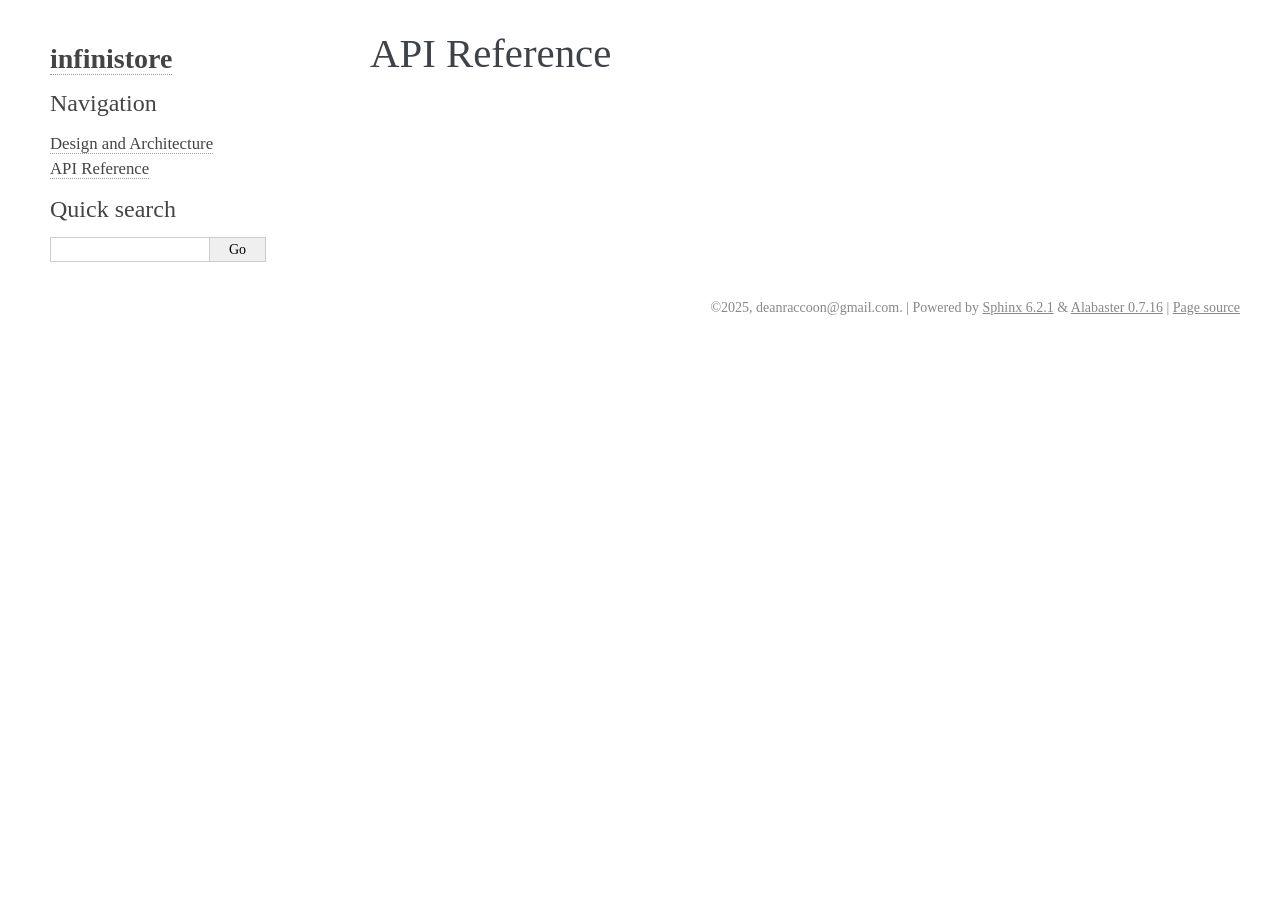
==== api.html @ e6be1b8d "deploy: 49b5633b8199d04113c65ad9617cd1af67795f0d" ====
<!DOCTYPE html>

<html lang="en">
  <head>
    <meta charset="utf-8" />
    <meta name="viewport" content="width=device-width, initial-scale=1.0" /><meta name="generator" content="Docutils 0.19: https://docutils.sourceforge.io/" />

    <title>API Reference &#8212; infinistore  documentation</title>
    <link rel="stylesheet" type="text/css" href="_static/pygments.css" />
    <link rel="stylesheet" type="text/css" href="_static/alabaster.css" />
    <script data-url_root="./" id="documentation_options" src="_static/documentation_options.js"></script>
    <script src="_static/doctools.js"></script>
    <script src="_static/sphinx_highlight.js"></script>
    <link rel="index" title="Index" href="genindex.html" />
    <link rel="search" title="Search" href="search.html" />
    <link rel="prev" title="Design and Architecture" href="design.html" />
   
  <link rel="stylesheet" href="_static/custom.css" type="text/css" />
  

  
  

  </head><body>
  

    <div class="document">
      <div class="documentwrapper">
        <div class="bodywrapper">
          

          <div class="body" role="main">
            
  <section id="api-reference">
<h1>API Reference<a class="headerlink" href="#api-reference" title="Permalink to this heading">¶</a></h1>
</section>


          </div>
          
        </div>
      </div>
      <div class="sphinxsidebar" role="navigation" aria-label="main navigation">
        <div class="sphinxsidebarwrapper">
<h1 class="logo"><a href="index.html">infinistore</a></h1>








<h3>Navigation</h3>
<ul class="current">
<li class="toctree-l1"><a class="reference internal" href="design.html">Design and Architecture</a></li>
<li class="toctree-l1 current"><a class="current reference internal" href="#">API Reference</a></li>
</ul>

<div class="relations">
<h3>Related Topics</h3>
<ul>
  <li><a href="index.html">Documentation overview</a><ul>
      <li>Previous: <a href="design.html" title="previous chapter">Design and Architecture</a></li>
  </ul></li>
</ul>
</div>
<div id="searchbox" style="display: none" role="search">
  <h3 id="searchlabel">Quick search</h3>
    <div class="searchformwrapper">
    <form class="search" action="search.html" method="get">
      <input type="text" name="q" aria-labelledby="searchlabel" autocomplete="off" autocorrect="off" autocapitalize="off" spellcheck="false"/>
      <input type="submit" value="Go" />
    </form>
    </div>
</div>
<script>document.getElementById('searchbox').style.display = "block"</script>








        </div>
      </div>
      <div class="clearer"></div>
    </div>
    <div class="footer">
      &#169;2025, deanraccoon@gmail.com.
      
      |
      Powered by <a href="https://www.sphinx-doc.org/">Sphinx 6.2.1</a>
      &amp; <a href="https://alabaster.readthedocs.io">Alabaster 0.7.16</a>
      
      |
      <a href="_sources/api.rst.txt"
          rel="nofollow">Page source</a>
    </div>

    

    
  </body>
</html>
---- _static/pygments.css ----
pre { line-height: 125%; }
td.linenos .normal { color: inherit; background-color: transparent; padding-left: 5px; padding-right: 5px; }
span.linenos { color: inherit; background-color: transparent; padding-left: 5px; padding-right: 5px; }
td.linenos .special { color: #000000; background-color: #ffffc0; padding-left: 5px; padding-right: 5px; }
span.linenos.special { color: #000000; background-color: #ffffc0; padding-left: 5px; padding-right: 5px; }
.highlight .hll { background-color: #ffffcc }
.highlight { background: #f8f8f8; }
.highlight .c { color: #8F5902; font-style: italic } /* Comment */
.highlight .err { color: #A40000; border: 1px solid #EF2929 } /* Error */
.highlight .g { color: #000 } /* Generic */
.highlight .k { color: #004461; font-weight: bold } /* Keyword */
.highlight .l { color: #000 } /* Literal */
.highlight .n { color: #000 } /* Name */
.highlight .o { color: #582800 } /* Operator */
.highlight .x { color: #000 } /* Other */
.highlight .p { color: #000; font-weight: bold } /* Punctuation */
.highlight .ch { color: #8F5902; font-style: italic } /* Comment.Hashbang */
.highlight .cm { color: #8F5902; font-style: italic } /* Comment.Multiline */
.highlight .cp { color: #8F5902 } /* Comment.Preproc */
.highlight .cpf { color: #8F5902; font-style: italic } /* Comment.PreprocFile */
.highlight .c1 { color: #8F5902; font-style: italic } /* Comment.Single */
.highlight .cs { color: #8F5902; font-style: italic } /* Comment.Special */
.highlight .gd { color: #A40000 } /* Generic.Deleted */
.highlight .ge { color: #000; font-style: italic } /* Generic.Emph */
.highlight .ges { color: #000 } /* Generic.EmphStrong */
.highlight .gr { color: #EF2929 } /* Generic.Error */
.highlight .gh { color: #000080; font-weight: bold } /* Generic.Heading */
.highlight .gi { color: #00A000 } /* Generic.Inserted */
.highlight .go { color: #888 } /* Generic.Output */
.highlight .gp { color: #745334 } /* Generic.Prompt */
.highlight .gs { color: #000; font-weight: bold } /* Generic.Strong */
.highlight .gu { color: #800080; font-weight: bold } /* Generic.Subheading */
.highlight .gt { color: #A40000; font-weight: bold } /* Generic.Traceback */
.highlight .kc { color: #004461; font-weight: bold } /* Keyword.Constant */
.highlight .kd { color: #004461; font-weight: bold } /* Keyword.Declaration */
.highlight .kn { color: #004461; font-weight: bold } /* Keyword.Namespace */
.highlight .kp { color: #004461; font-weight: bold } /* Keyword.Pseudo */
.highlight .kr { color: #004461; font-weight: bold } /* Keyword.Reserved */
.highlight .kt { color: #004461; font-weight: bold } /* Keyword.Type */
.highlight .ld { color: #000 } /* Literal.Date */
.highlight .m { color: #900 } /* Literal.Number */
.highlight .s { color: #4E9A06 } /* Literal.String */
.highlight .na { color: #C4A000 } /* Name.Attribute */
.highlight .nb { color: #004461 } /* Name.Builtin */
.highlight .nc { color: #000 } /* Name.Class */
.highlight .no { color: #000 } /* Name.Constant */
.highlight .nd { color: #888 } /* Name.Decorator */
.highlight .ni { color: #CE5C00 } /* Name.Entity */
.highlight .ne { color: #C00; font-weight: bold } /* Name.Exception */
.highlight .nf { color: #000 } /* Name.Function */
.highlight .nl { color: #F57900 } /* Name.Label */
.highlight .nn { color: #000 } /* Name.Namespace */
.highlight .nx { color: #000 } /* Name.Other */
.highlight .py { color: #000 } /* Name.Property */
.highlight .nt { color: #004461; font-weight: bold } /* Name.Tag */
.highlight .nv { color: #000 } /* Name.Variable */
.highlight .ow { color: #004461; font-weight: bold } /* Operator.Word */
.highlight .pm { color: #000; font-weight: bold } /* Punctuation.Marker */
.highlight .w { color: #F8F8F8 } /* Text.Whitespace */
.highlight .mb { color: #900 } /* Literal.Number.Bin */
.highlight .mf { color: #900 } /* Literal.Number.Float */
.highlight .mh { color: #900 } /* Literal.Number.Hex */
.highlight .mi { color: #900 } /* Literal.Number.Integer */
.highlight .mo { color: #900 } /* Literal.Number.Oct */
.highlight .sa { color: #4E9A06 } /* Literal.String.Affix */
.highlight .sb { color: #4E9A06 } /* Literal.String.Backtick */
.highlight .sc { color: #4E9A06 } /* Literal.String.Char */
.highlight .dl { color: #4E9A06 } /* Literal.String.Delimiter */
.highlight .sd { color: #8F5902; font-style: italic } /* Literal.String.Doc */
.highlight .s2 { color: #4E9A06 } /* Literal.String.Double */
.highlight .se { color: #4E9A06 } /* Literal.String.Escape */
.highlight .sh { color: #4E9A06 } /* Literal.String.Heredoc */
.highlight .si { color: #4E9A06 } /* Literal.String.Interpol */
.highlight .sx { color: #4E9A06 } /* Literal.String.Other */
.highlight .sr { color: #4E9A06 } /* Literal.String.Regex */
.highlight .s1 { color: #4E9A06 } /* Literal.String.Single */
.highlight .ss { color: #4E9A06 } /* Literal.String.Symbol */
.highlight .bp { color: #3465A4 } /* Name.Builtin.Pseudo */
.highlight .fm { color: #000 } /* Name.Function.Magic */
.highlight .vc { color: #000 } /* Name.Variable.Class */
.highlight .vg { color: #000 } /* Name.Variable.Global */
.highlight .vi { color: #000 } /* Name.Variable.Instance */
.highlight .vm { color: #000 } /* Name.Variable.Magic */
.highlight .il { color: #900 } /* Literal.Number.Integer.Long */
---- _static/alabaster.css ----
@import url("basic.css");

/* -- page layout ----------------------------------------------------------- */

body {
    font-family: Georgia, serif;
    font-size: 17px;
    background-color: #fff;
    color: #000;
    margin: 0;
    padding: 0;
}


div.document {
    width: 1200px;
    margin: 30px auto 0 auto;
}

div.documentwrapper {
    float: left;
    width: 100%;
}

div.bodywrapper {
    margin: 0 0 0 300px;
}

div.sphinxsidebar {
    width: 300px;
    font-size: 14px;
    line-height: 1.5;
}

hr {
    border: 1px solid #B1B4B6;
}

div.body {
    background-color: #fff;
    color: #3E4349;
    padding: 0 30px 0 30px;
}

div.body > .section {
    text-align: left;
}

div.footer {
    width: 1200px;
    margin: 20px auto 30px auto;
    font-size: 14px;
    color: #888;
    text-align: right;
}

div.footer a {
    color: #888;
}

p.caption {
    font-family: inherit;
    font-size: inherit;
}


div.relations {
    display: none;
}


div.sphinxsidebar {
    max-height: 100%;
    overflow-y: auto;
}

div.sphinxsidebar a {
    color: #444;
    text-decoration: none;
    border-bottom: 1px dotted #999;
}

div.sphinxsidebar a:hover {
    border-bottom: 1px solid #999;
}

div.sphinxsidebarwrapper {
    padding: 18px 10px;
}

div.sphinxsidebarwrapper p.logo {
    padding: 0;
    margin: -10px 0 0 0px;
    text-align: center;
}

div.sphinxsidebarwrapper h1.logo {
    margin-top: -10px;
    text-align: center;
    margin-bottom: 5px;
    text-align: left;
}

div.sphinxsidebarwrapper h1.logo-name {
    margin-top: 0px;
}

div.sphinxsidebarwrapper p.blurb {
    margin-top: 0;
    font-style: normal;
}

div.sphinxsidebar h3,
div.sphinxsidebar h4 {
    font-family: Georgia, serif;
    color: #444;
    font-size: 24px;
    font-weight: normal;
    margin: 0 0 5px 0;
    padding: 0;
}

div.sphinxsidebar h4 {
    font-size: 20px;
}

div.sphinxsidebar h3 a {
    color: #444;
}

div.sphinxsidebar p.logo a,
div.sphinxsidebar h3 a,
div.sphinxsidebar p.logo a:hover,
div.sphinxsidebar h3 a:hover {
    border: none;
}

div.sphinxsidebar p {
    color: #555;
    margin: 10px 0;
}

div.sphinxsidebar ul {
    margin: 10px 0;
    padding: 0;
    color: #000;
}

div.sphinxsidebar ul li.toctree-l1 > a {
    font-size: 120%;
}

div.sphinxsidebar ul li.toctree-l2 > a {
    font-size: 110%;
}

div.sphinxsidebar input {
    border: 1px solid #CCC;
    font-family: Georgia, serif;
    font-size: 1em;
}

div.sphinxsidebar #searchbox input[type="text"] {
    width: 160px;
}

div.sphinxsidebar .search > div {
    display: table-cell;
}

div.sphinxsidebar hr {
    border: none;
    height: 1px;
    color: #AAA;
    background: #AAA;

    text-align: left;
    margin-left: 0;
    width: 50%;
}

div.sphinxsidebar .badge {
    border-bottom: none;
}

div.sphinxsidebar .badge:hover {
    border-bottom: none;
}

/* To address an issue with donation coming after search */
div.sphinxsidebar h3.donation {
    margin-top: 10px;
}

/* -- body styles ----------------------------------------------------------- */

a {
    color: #004B6B;
    text-decoration: underline;
}

a:hover {
    color: #6D4100;
    text-decoration: underline;
}

div.body h1,
div.body h2,
div.body h3,
div.body h4,
div.body h5,
div.body h6 {
    font-family: Georgia, serif;
    font-weight: normal;
    margin: 30px 0px 10px 0px;
    padding: 0;
}

div.body h1 { margin-top: 0; padding-top: 0; font-size: 240%; }
div.body h2 { font-size: 180%; }
div.body h3 { font-size: 150%; }
div.body h4 { font-size: 130%; }
div.body h5 { font-size: 100%; }
div.body h6 { font-size: 100%; }

a.headerlink {
    color: #DDD;
    padding: 0 4px;
    text-decoration: none;
}

a.headerlink:hover {
    color: #444;
    background: #EAEAEA;
}

div.body p, div.body dd, div.body li {
    line-height: 1.4em;
}

div.admonition {
    margin: 20px 0px;
    padding: 10px 30px;
    background-color: #EEE;
    border: 1px solid #CCC;
}

div.admonition tt.xref, div.admonition code.xref, div.admonition a tt {
    background-color: #FBFBFB;
    border-bottom: 1px solid #fafafa;
}

div.admonition p.admonition-title {
    font-family: Georgia, serif;
    font-weight: normal;
    font-size: 24px;
    margin: 0 0 10px 0;
    padding: 0;
    line-height: 1;
}

div.admonition p.last {
    margin-bottom: 0;
}

div.highlight {
    background-color: #fff;
}

dt:target, .highlight {
    background: #FAF3E8;
}

div.warning {
    background-color: #FCC;
    border: 1px solid #FAA;
}

div.danger {
    background-color: #FCC;
    border: 1px solid #FAA;
    -moz-box-shadow: 2px 2px 4px #D52C2C;
    -webkit-box-shadow: 2px 2px 4px #D52C2C;
    box-shadow: 2px 2px 4px #D52C2C;
}

div.error {
    background-color: #FCC;
    border: 1px solid #FAA;
    -moz-box-shadow: 2px 2px 4px #D52C2C;
    -webkit-box-shadow: 2px 2px 4px #D52C2C;
    box-shadow: 2px 2px 4px #D52C2C;
}

div.caution {
    background-color: #FCC;
    border: 1px solid #FAA;
}

div.attention {
    background-color: #FCC;
    border: 1px solid #FAA;
}

div.important {
    background-color: #EEE;
    border: 1px solid #CCC;
}

div.note {
    background-color: #EEE;
    border: 1px solid #CCC;
}

div.tip {
    background-color: #EEE;
    border: 1px solid #CCC;
}

div.hint {
    background-color: #EEE;
    border: 1px solid #CCC;
}

div.seealso {
    background-color: #EEE;
    border: 1px solid #CCC;
}

div.topic {
    background-color: #EEE;
}

p.admonition-title {
    display: inline;
}

p.admonition-title:after {
    content: ":";
}

pre, tt, code {
    font-family: 'Consolas', 'Menlo', 'DejaVu Sans Mono', 'Bitstream Vera Sans Mono', monospace;
    font-size: 0.9em;
}

.hll {
    background-color: #FFC;
    margin: 0 -12px;
    padding: 0 12px;
    display: block;
}

img.screenshot {
}

tt.descname, tt.descclassname, code.descname, code.descclassname {
    font-size: 0.95em;
}

tt.descname, code.descname {
    padding-right: 0.08em;
}

img.screenshot {
    -moz-box-shadow: 2px 2px 4px #EEE;
    -webkit-box-shadow: 2px 2px 4px #EEE;
    box-shadow: 2px 2px 4px #EEE;
}

table.docutils {
    border: 1px solid #888;
    -moz-box-shadow: 2px 2px 4px #EEE;
    -webkit-box-shadow: 2px 2px 4px #EEE;
    box-shadow: 2px 2px 4px #EEE;
}

table.docutils td, table.docutils th {
    border: 1px solid #888;
    padding: 0.25em 0.7em;
}

table.field-list, table.footnote {
    border: none;
    -moz-box-shadow: none;
    -webkit-box-shadow: none;
    box-shadow: none;
}

table.footnote {
    margin: 15px 0;
    width: 100%;
    border: 1px solid #EEE;
    background: #FDFDFD;
    font-size: 0.9em;
}

table.footnote + table.footnote {
    margin-top: -15px;
    border-top: none;
}

table.field-list th {
    padding: 0 0.8em 0 0;
}

table.field-list td {
    padding: 0;
}

table.field-list p {
    margin-bottom: 0.8em;
}

/* Cloned from
 * https://github.com/sphinx-doc/sphinx/commit/ef60dbfce09286b20b7385333d63a60321784e68
 */
.field-name {
    -moz-hyphens: manual;
    -ms-hyphens: manual;
    -webkit-hyphens: manual;
    hyphens: manual;
}

table.footnote td.label {
    width: .1px;
    padding: 0.3em 0 0.3em 0.5em;
}

table.footnote td {
    padding: 0.3em 0.5em;
}

dl {
    margin-left: 0;
    margin-right: 0;
    margin-top: 0;
    padding: 0;
}

dl dd {
    margin-left: 30px;
}

blockquote {
    margin: 0 0 0 30px;
    padding: 0;
}

ul, ol {
    /* Matches the 30px from the narrow-screen "li > ul" selector below */
    margin: 10px 0 10px 30px;
    padding: 0;
}

pre {
    background: #EEE;
    padding: 7px 30px;
    margin: 15px 0px;
    line-height: 1.3em;
}

div.viewcode-block:target {
    background: #ffd;
}

dl pre, blockquote pre, li pre {
    margin-left: 0;
    padding-left: 30px;
}

tt, code {
    background-color: #ecf0f3;
    color: #222;
    /* padding: 1px 2px; */
}

tt.xref, code.xref, a tt {
    background-color: #FBFBFB;
    border-bottom: 1px solid #fff;
}

a.reference {
    text-decoration: none;
    border-bottom: 1px dotted #004B6B;
}

/* Don't put an underline on images */
a.image-reference, a.image-reference:hover {
    border-bottom: none;
}

a.reference:hover {
    border-bottom: 1px solid #6D4100;
}

a.footnote-reference {
    text-decoration: none;
    font-size: 0.7em;
    vertical-align: top;
    border-bottom: 1px dotted #004B6B;
}

a.footnote-reference:hover {
    border-bottom: 1px solid #6D4100;
}

a:hover tt, a:hover code {
    background: #EEE;
}


@media screen and (max-width: 870px) {

    div.sphinxsidebar {
    	display: none;
    }

    div.document {
       width: 100%;

    }

    div.documentwrapper {
    	margin-left: 0;
    	margin-top: 0;
    	margin-right: 0;
    	margin-bottom: 0;
    }

    div.bodywrapper {
    	margin-top: 0;
    	margin-right: 0;
    	margin-bottom: 0;
    	margin-left: 0;
    }

    ul {
    	margin-left: 0;
    }

	li > ul {
        /* Matches the 30px from the "ul, ol" selector above */
		margin-left: 30px;
	}

    .document {
    	width: auto;
    }

    .footer {
    	width: auto;
    }

    .bodywrapper {
    	margin: 0;
    }

    .footer {
    	width: auto;
    }

    .github {
        display: none;
    }



}



@media screen and (max-width: 875px) {

    body {
        margin: 0;
        padding: 20px 30px;
    }

    div.documentwrapper {
        float: none;
        background: #fff;
    }

    div.sphinxsidebar {
        display: block;
        float: none;
        width: 102.5%;
        margin: 50px -30px -20px -30px;
        padding: 10px 20px;
        background: #333;
        color: #FFF;
    }

    div.sphinxsidebar h3, div.sphinxsidebar h4, div.sphinxsidebar p,
    div.sphinxsidebar h3 a {
        color: #fff;
    }

    div.sphinxsidebar a {
        color: #AAA;
    }

    div.sphinxsidebar p.logo {
        display: none;
    }

    div.document {
        width: 100%;
        margin: 0;
    }

    div.footer {
        display: none;
    }

    div.bodywrapper {
        margin: 0;
    }

    div.body {
        min-height: 0;
        padding: 0;
    }

    .rtd_doc_footer {
        display: none;
    }

    .document {
        width: auto;
    }

    .footer {
        width: auto;
    }

    .footer {
        width: auto;
    }

    .github {
        display: none;
    }
}


/* misc. */

.revsys-inline {
    display: none!important;
}

/* Hide ugly table cell borders in ..bibliography:: directive output */
table.docutils.citation, table.docutils.citation td, table.docutils.citation th {
  border: none;
  /* Below needed in some edge cases; if not applied, bottom shadows appear */
  -moz-box-shadow: none;
  -webkit-box-shadow: none;
  box-shadow: none;
}


/* relbar */

.related {
    line-height: 30px;
    width: 100%;
    font-size: 0.9rem;
}

.related.top {
    border-bottom: 1px solid #EEE;
    margin-bottom: 20px;
}

.related.bottom {
    border-top: 1px solid #EEE;
}

.related ul {
    padding: 0;
    margin: 0;
    list-style: none;
}

.related li {
    display: inline;
}

nav#rellinks {
    float: right;
}

nav#rellinks li+li:before {
    content: "|";
}

nav#breadcrumbs li+li:before {
    content: "\00BB";
}

/* Hide certain items when printing */
@media print {
    div.related {
        display: none;
    }
}
---- _static/custom.css ----
/* This file intentionally left blank. */
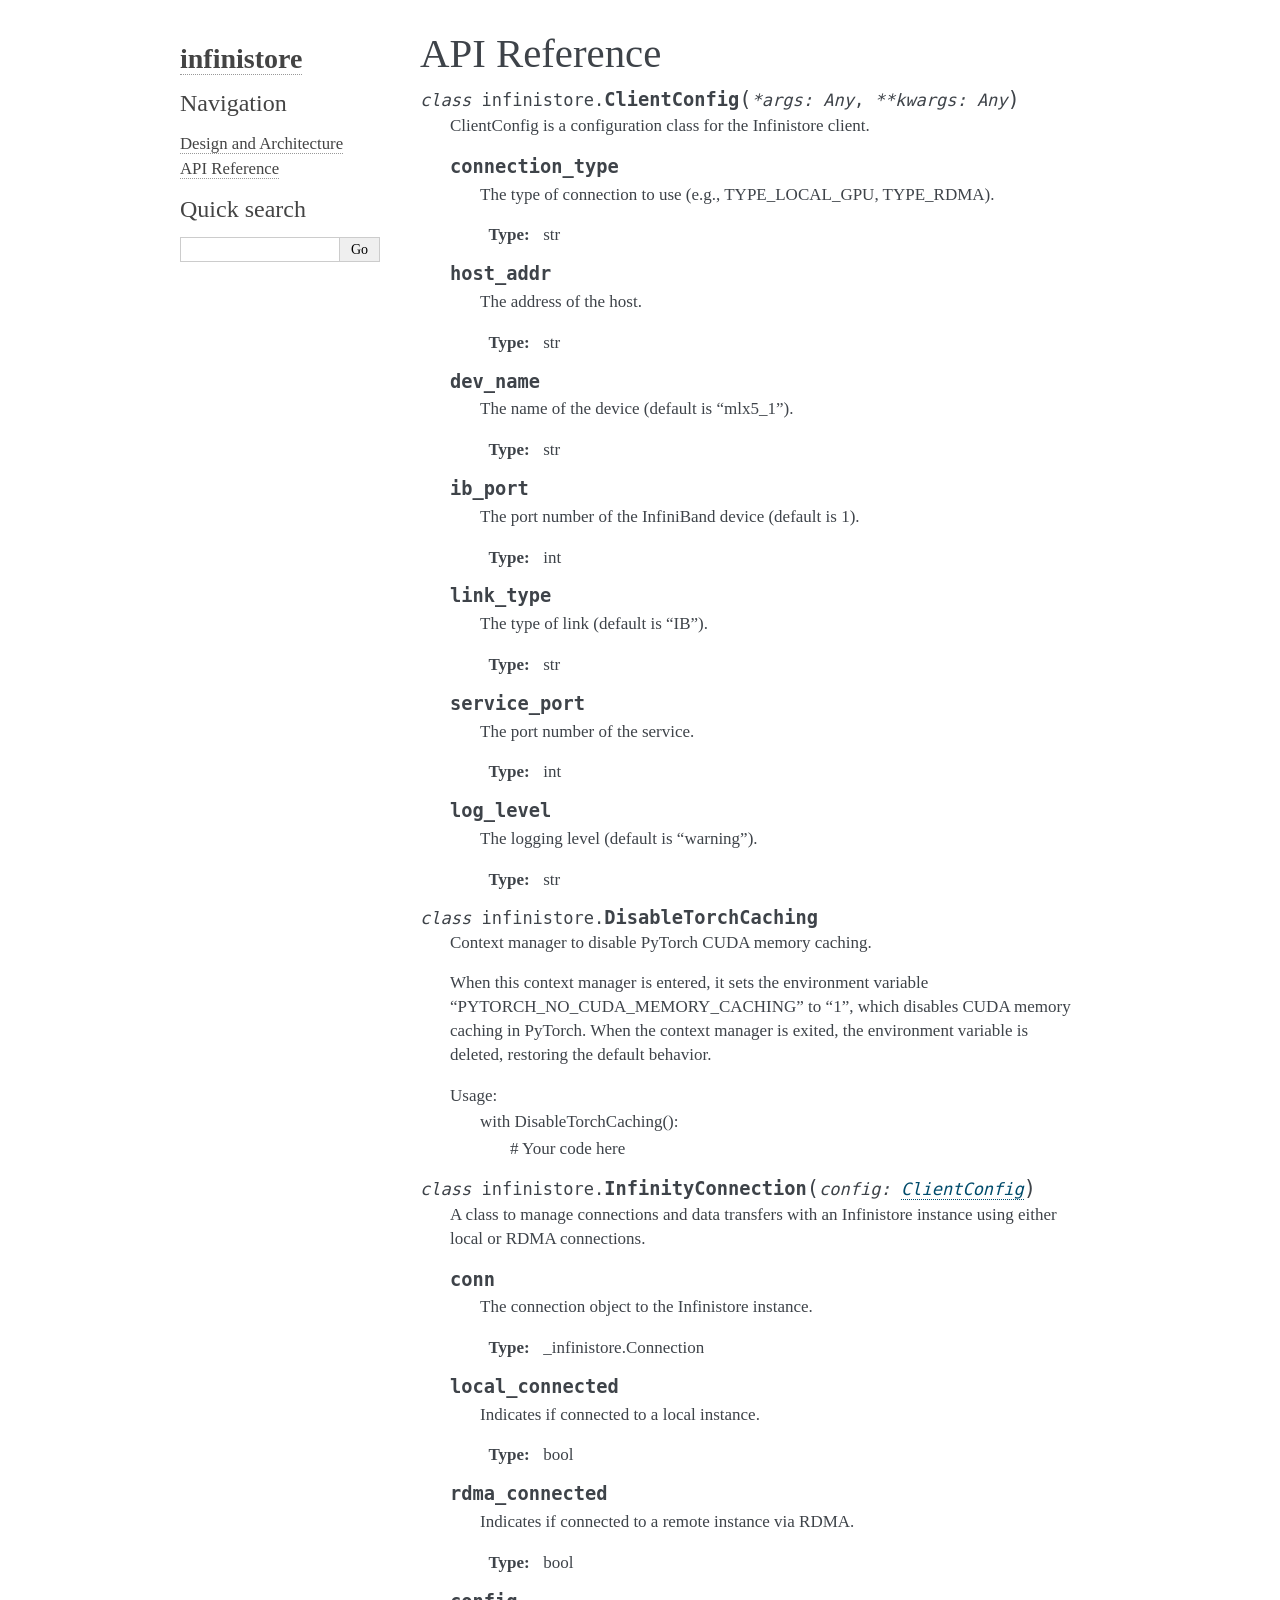
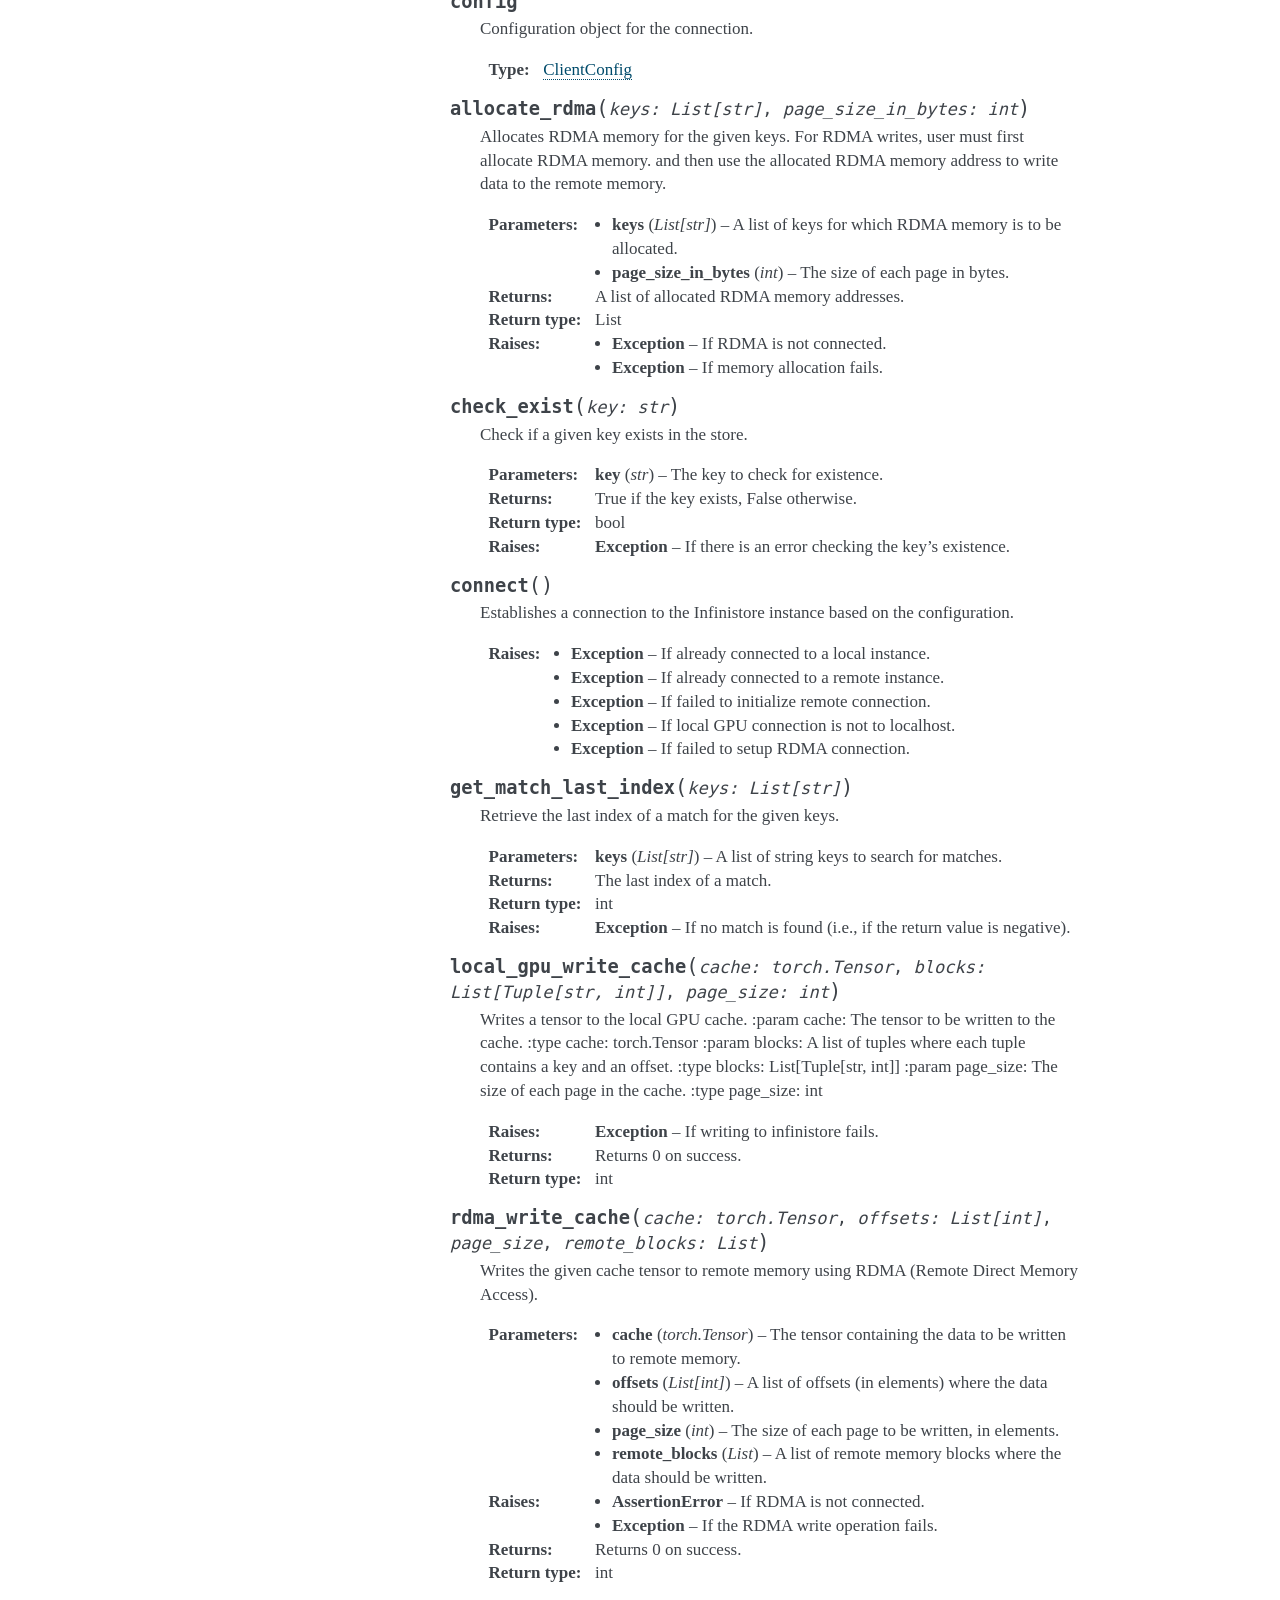
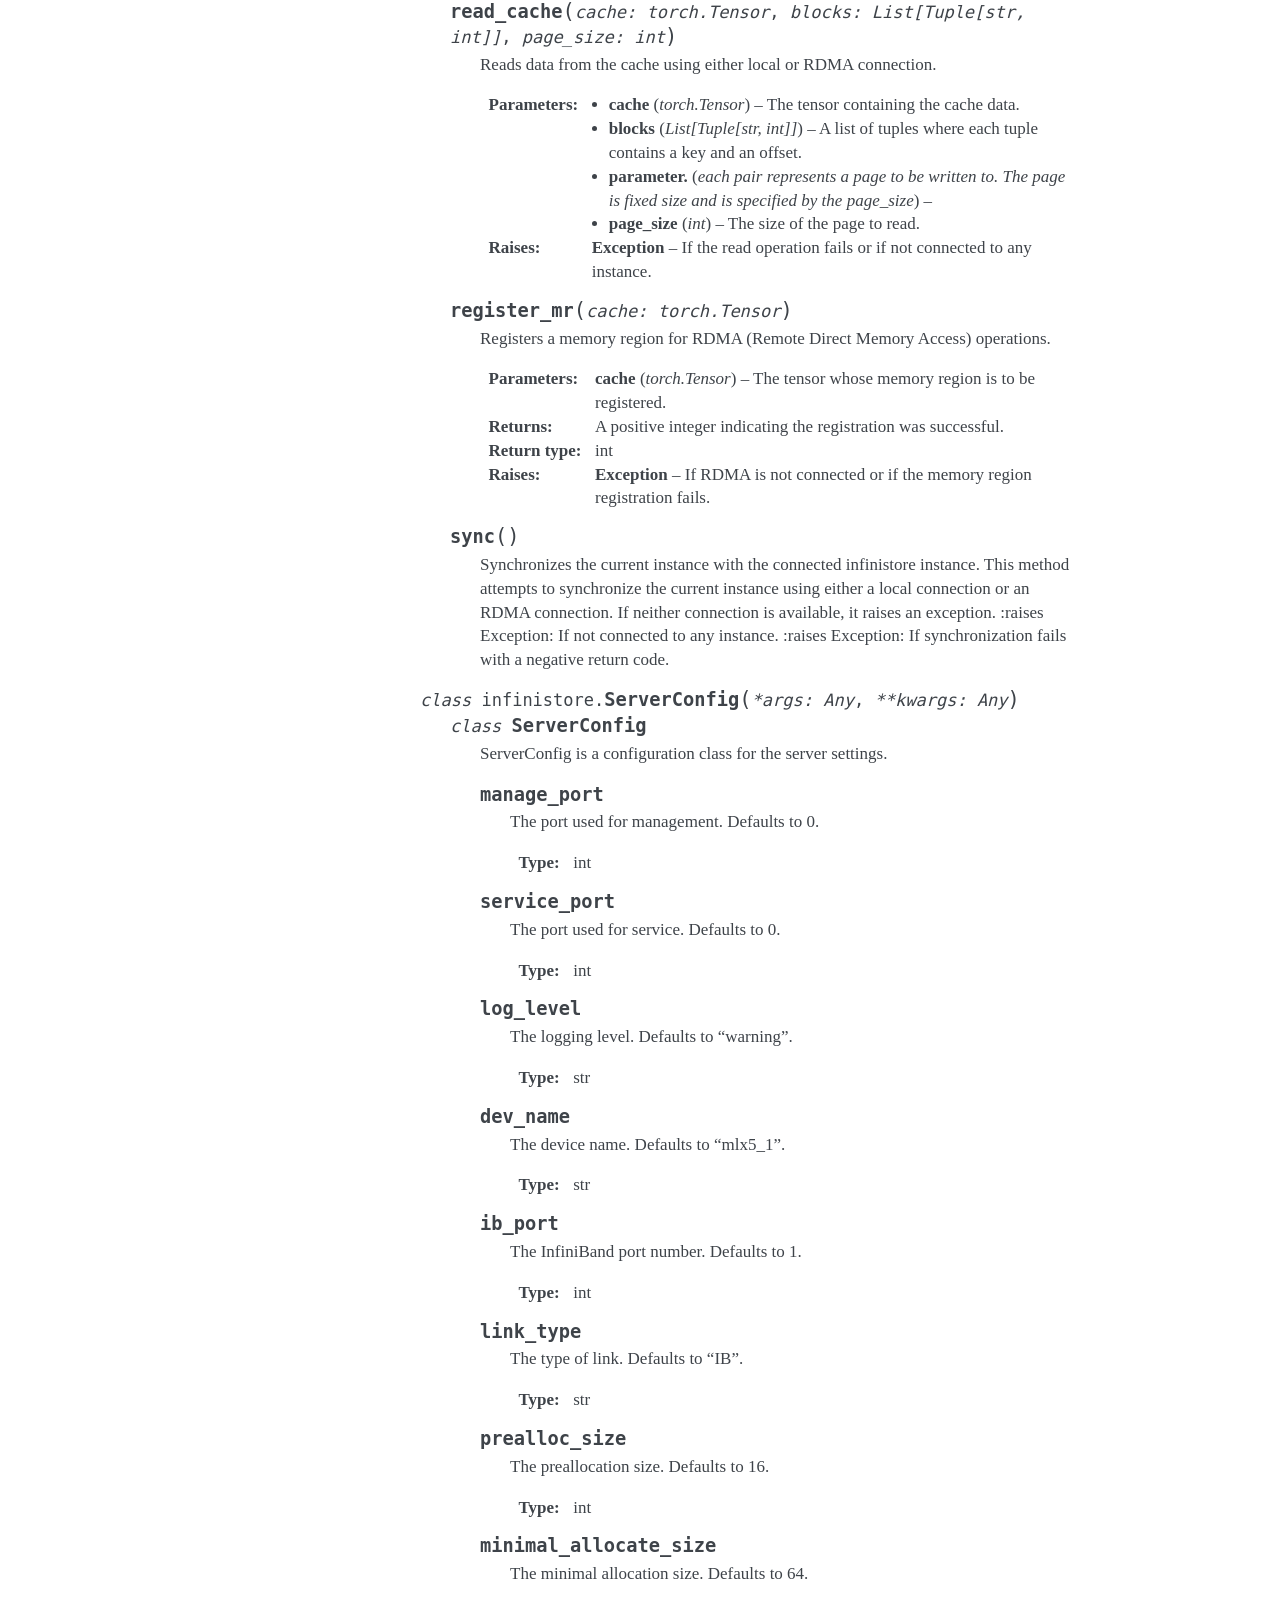
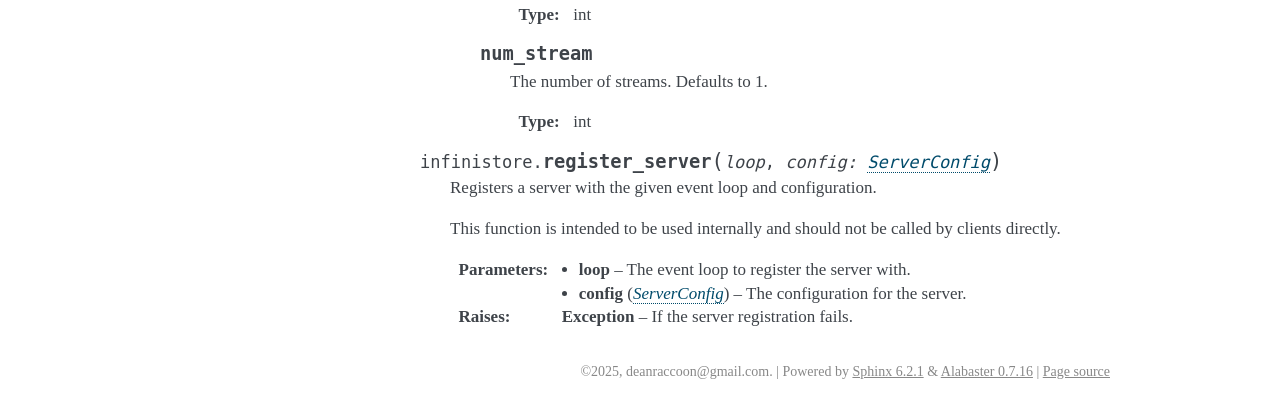
==== commit 09dd9982: "deploy: dc7ced1842aa425bf122b041942b4d2e44a741f8" ====
--- a/api.html
+++ b/api.html
@@ -32,8 +32,471 @@
 
           <div class="body" role="main">
             
-  <section id="api-reference">
-<h1>API Reference<a class="headerlink" href="#api-reference" title="Permalink to this heading">¶</a></h1>
+  <section id="module-infinistore">
+<span id="api-reference"></span><h1>API Reference<a class="headerlink" href="#module-infinistore" title="Permalink to this heading">¶</a></h1>
+<dl class="py class">
+<dt class="sig sig-object py" id="infinistore.ClientConfig">
+<em class="property"><span class="pre">class</span><span class="w"> </span></em><span class="sig-prename descclassname"><span class="pre">infinistore.</span></span><span class="sig-name descname"><span class="pre">ClientConfig</span></span><span class="sig-paren">(</span><em class="sig-param"><span class="o"><span class="pre">*</span></span><span class="n"><span class="pre">args</span></span><span class="p"><span class="pre">:</span></span><span class="w"> </span><span class="n"><span class="pre">Any</span></span></em>, <em class="sig-param"><span class="o"><span class="pre">**</span></span><span class="n"><span class="pre">kwargs</span></span><span class="p"><span class="pre">:</span></span><span class="w"> </span><span class="n"><span class="pre">Any</span></span></em><span class="sig-paren">)</span><a class="headerlink" href="#infinistore.ClientConfig" title="Permalink to this definition">¶</a></dt>
+<dd><p>ClientConfig is a configuration class for the Infinistore client.</p>
+<dl class="py attribute">
+<dt class="sig sig-object py" id="infinistore.ClientConfig.connection_type">
+<span class="sig-name descname"><span class="pre">connection_type</span></span><a class="headerlink" href="#infinistore.ClientConfig.connection_type" title="Permalink to this definition">¶</a></dt>
+<dd><p>The type of connection to use (e.g., TYPE_LOCAL_GPU, TYPE_RDMA).</p>
+<dl class="field-list simple">
+<dt class="field-odd">Type<span class="colon">:</span></dt>
+<dd class="field-odd"><p>str</p>
+</dd>
+</dl>
+</dd></dl>
+
+<dl class="py attribute">
+<dt class="sig sig-object py" id="infinistore.ClientConfig.host_addr">
+<span class="sig-name descname"><span class="pre">host_addr</span></span><a class="headerlink" href="#infinistore.ClientConfig.host_addr" title="Permalink to this definition">¶</a></dt>
+<dd><p>The address of the host.</p>
+<dl class="field-list simple">
+<dt class="field-odd">Type<span class="colon">:</span></dt>
+<dd class="field-odd"><p>str</p>
+</dd>
+</dl>
+</dd></dl>
+
+<dl class="py attribute">
+<dt class="sig sig-object py" id="infinistore.ClientConfig.dev_name">
+<span class="sig-name descname"><span class="pre">dev_name</span></span><a class="headerlink" href="#infinistore.ClientConfig.dev_name" title="Permalink to this definition">¶</a></dt>
+<dd><p>The name of the device (default is “mlx5_1”).</p>
+<dl class="field-list simple">
+<dt class="field-odd">Type<span class="colon">:</span></dt>
+<dd class="field-odd"><p>str</p>
+</dd>
+</dl>
+</dd></dl>
+
+<dl class="py attribute">
+<dt class="sig sig-object py" id="infinistore.ClientConfig.ib_port">
+<span class="sig-name descname"><span class="pre">ib_port</span></span><a class="headerlink" href="#infinistore.ClientConfig.ib_port" title="Permalink to this definition">¶</a></dt>
+<dd><p>The port number of the InfiniBand device (default is 1).</p>
+<dl class="field-list simple">
+<dt class="field-odd">Type<span class="colon">:</span></dt>
+<dd class="field-odd"><p>int</p>
+</dd>
+</dl>
+</dd></dl>
+
+<dl class="py attribute">
+<dt class="sig sig-object py" id="infinistore.ClientConfig.link_type">
+<span class="sig-name descname"><span class="pre">link_type</span></span><a class="headerlink" href="#infinistore.ClientConfig.link_type" title="Permalink to this definition">¶</a></dt>
+<dd><p>The type of link (default is “IB”).</p>
+<dl class="field-list simple">
+<dt class="field-odd">Type<span class="colon">:</span></dt>
+<dd class="field-odd"><p>str</p>
+</dd>
+</dl>
+</dd></dl>
+
+<dl class="py attribute">
+<dt class="sig sig-object py" id="infinistore.ClientConfig.service_port">
+<span class="sig-name descname"><span class="pre">service_port</span></span><a class="headerlink" href="#infinistore.ClientConfig.service_port" title="Permalink to this definition">¶</a></dt>
+<dd><p>The port number of the service.</p>
+<dl class="field-list simple">
+<dt class="field-odd">Type<span class="colon">:</span></dt>
+<dd class="field-odd"><p>int</p>
+</dd>
+</dl>
+</dd></dl>
+
+<dl class="py attribute">
+<dt class="sig sig-object py" id="infinistore.ClientConfig.log_level">
+<span class="sig-name descname"><span class="pre">log_level</span></span><a class="headerlink" href="#infinistore.ClientConfig.log_level" title="Permalink to this definition">¶</a></dt>
+<dd><p>The logging level (default is “warning”).</p>
+<dl class="field-list simple">
+<dt class="field-odd">Type<span class="colon">:</span></dt>
+<dd class="field-odd"><p>str</p>
+</dd>
+</dl>
+</dd></dl>
+
+</dd></dl>
+
+<dl class="py class">
+<dt class="sig sig-object py" id="infinistore.DisableTorchCaching">
+<em class="property"><span class="pre">class</span><span class="w"> </span></em><span class="sig-prename descclassname"><span class="pre">infinistore.</span></span><span class="sig-name descname"><span class="pre">DisableTorchCaching</span></span><a class="headerlink" href="#infinistore.DisableTorchCaching" title="Permalink to this definition">¶</a></dt>
+<dd><p>Context manager to disable PyTorch CUDA memory caching.</p>
+<p>When this context manager is entered, it sets the environment variable
+“PYTORCH_NO_CUDA_MEMORY_CACHING” to “1”, which disables CUDA memory caching
+in PyTorch. When the context manager is exited, the environment variable is
+deleted, restoring the default behavior.</p>
+<dl class="simple">
+<dt>Usage:</dt><dd><dl class="simple">
+<dt>with DisableTorchCaching():</dt><dd><p># Your code here</p>
+</dd>
+</dl>
+</dd>
+</dl>
+</dd></dl>
+
+<dl class="py class">
+<dt class="sig sig-object py" id="infinistore.InfinityConnection">
+<em class="property"><span class="pre">class</span><span class="w"> </span></em><span class="sig-prename descclassname"><span class="pre">infinistore.</span></span><span class="sig-name descname"><span class="pre">InfinityConnection</span></span><span class="sig-paren">(</span><em class="sig-param"><span class="n"><span class="pre">config</span></span><span class="p"><span class="pre">:</span></span><span class="w"> </span><span class="n"><a class="reference internal" href="#infinistore.ClientConfig" title="infinistore.lib.ClientConfig"><span class="pre">ClientConfig</span></a></span></em><span class="sig-paren">)</span><a class="headerlink" href="#infinistore.InfinityConnection" title="Permalink to this definition">¶</a></dt>
+<dd><p>A class to manage connections and data transfers with an Infinistore instance using either local or RDMA connections.</p>
+<dl class="py attribute">
+<dt class="sig sig-object py" id="infinistore.InfinityConnection.conn">
+<span class="sig-name descname"><span class="pre">conn</span></span><a class="headerlink" href="#infinistore.InfinityConnection.conn" title="Permalink to this definition">¶</a></dt>
+<dd><p>The connection object to the Infinistore instance.</p>
+<dl class="field-list simple">
+<dt class="field-odd">Type<span class="colon">:</span></dt>
+<dd class="field-odd"><p>_infinistore.Connection</p>
+</dd>
+</dl>
+</dd></dl>
+
+<dl class="py attribute">
+<dt class="sig sig-object py" id="infinistore.InfinityConnection.local_connected">
+<span class="sig-name descname"><span class="pre">local_connected</span></span><a class="headerlink" href="#infinistore.InfinityConnection.local_connected" title="Permalink to this definition">¶</a></dt>
+<dd><p>Indicates if connected to a local instance.</p>
+<dl class="field-list simple">
+<dt class="field-odd">Type<span class="colon">:</span></dt>
+<dd class="field-odd"><p>bool</p>
+</dd>
+</dl>
+</dd></dl>
+
+<dl class="py attribute">
+<dt class="sig sig-object py" id="infinistore.InfinityConnection.rdma_connected">
+<span class="sig-name descname"><span class="pre">rdma_connected</span></span><a class="headerlink" href="#infinistore.InfinityConnection.rdma_connected" title="Permalink to this definition">¶</a></dt>
+<dd><p>Indicates if connected to a remote instance via RDMA.</p>
+<dl class="field-list simple">
+<dt class="field-odd">Type<span class="colon">:</span></dt>
+<dd class="field-odd"><p>bool</p>
+</dd>
+</dl>
+</dd></dl>
+
+<dl class="py attribute">
+<dt class="sig sig-object py" id="infinistore.InfinityConnection.config">
+<span class="sig-name descname"><span class="pre">config</span></span><a class="headerlink" href="#infinistore.InfinityConnection.config" title="Permalink to this definition">¶</a></dt>
+<dd><p>Configuration object for the connection.</p>
+<dl class="field-list simple">
+<dt class="field-odd">Type<span class="colon">:</span></dt>
+<dd class="field-odd"><p><a class="reference internal" href="#infinistore.ClientConfig" title="infinistore.ClientConfig">ClientConfig</a></p>
+</dd>
+</dl>
+</dd></dl>
+
+<dl class="py method">
+<dt class="sig sig-object py" id="infinistore.InfinityConnection.allocate_rdma">
+<span class="sig-name descname"><span class="pre">allocate_rdma</span></span><span class="sig-paren">(</span><em class="sig-param"><span class="n"><span class="pre">keys</span></span><span class="p"><span class="pre">:</span></span><span class="w"> </span><span class="n"><span class="pre">List</span><span class="p"><span class="pre">[</span></span><span class="pre">str</span><span class="p"><span class="pre">]</span></span></span></em>, <em class="sig-param"><span class="n"><span class="pre">page_size_in_bytes</span></span><span class="p"><span class="pre">:</span></span><span class="w"> </span><span class="n"><span class="pre">int</span></span></em><span class="sig-paren">)</span><a class="headerlink" href="#infinistore.InfinityConnection.allocate_rdma" title="Permalink to this definition">¶</a></dt>
+<dd><p>Allocates RDMA memory for the given keys. For RDMA writes, user must first allocate RDMA memory.
+and then use the allocated RDMA memory address to write data to the remote memory.</p>
+<dl class="field-list simple">
+<dt class="field-odd">Parameters<span class="colon">:</span></dt>
+<dd class="field-odd"><ul class="simple">
+<li><p><strong>keys</strong> (<em>List</em><em>[</em><em>str</em><em>]</em>) – A list of keys for which RDMA memory is to be allocated.</p></li>
+<li><p><strong>page_size_in_bytes</strong> (<em>int</em>) – The size of each page in bytes.</p></li>
+</ul>
+</dd>
+<dt class="field-even">Returns<span class="colon">:</span></dt>
+<dd class="field-even"><p>A list of allocated RDMA memory addresses.</p>
+</dd>
+<dt class="field-odd">Return type<span class="colon">:</span></dt>
+<dd class="field-odd"><p>List</p>
+</dd>
+<dt class="field-even">Raises<span class="colon">:</span></dt>
+<dd class="field-even"><ul class="simple">
+<li><p><strong>Exception</strong> – If RDMA is not connected.</p></li>
+<li><p><strong>Exception</strong> – If memory allocation fails.</p></li>
+</ul>
+</dd>
+</dl>
+</dd></dl>
+
+<dl class="py method">
+<dt class="sig sig-object py" id="infinistore.InfinityConnection.check_exist">
+<span class="sig-name descname"><span class="pre">check_exist</span></span><span class="sig-paren">(</span><em class="sig-param"><span class="n"><span class="pre">key</span></span><span class="p"><span class="pre">:</span></span><span class="w"> </span><span class="n"><span class="pre">str</span></span></em><span class="sig-paren">)</span><a class="headerlink" href="#infinistore.InfinityConnection.check_exist" title="Permalink to this definition">¶</a></dt>
+<dd><p>Check if a given key exists in the store.</p>
+<dl class="field-list simple">
+<dt class="field-odd">Parameters<span class="colon">:</span></dt>
+<dd class="field-odd"><p><strong>key</strong> (<em>str</em>) – The key to check for existence.</p>
+</dd>
+<dt class="field-even">Returns<span class="colon">:</span></dt>
+<dd class="field-even"><p>True if the key exists, False otherwise.</p>
+</dd>
+<dt class="field-odd">Return type<span class="colon">:</span></dt>
+<dd class="field-odd"><p>bool</p>
+</dd>
+<dt class="field-even">Raises<span class="colon">:</span></dt>
+<dd class="field-even"><p><strong>Exception</strong> – If there is an error checking the key’s existence.</p>
+</dd>
+</dl>
+</dd></dl>
+
+<dl class="py method">
+<dt class="sig sig-object py" id="infinistore.InfinityConnection.connect">
+<span class="sig-name descname"><span class="pre">connect</span></span><span class="sig-paren">(</span><span class="sig-paren">)</span><a class="headerlink" href="#infinistore.InfinityConnection.connect" title="Permalink to this definition">¶</a></dt>
+<dd><p>Establishes a connection to the Infinistore instance based on the configuration.</p>
+<dl class="field-list simple">
+<dt class="field-odd">Raises<span class="colon">:</span></dt>
+<dd class="field-odd"><ul class="simple">
+<li><p><strong>Exception</strong> – If already connected to a local instance.</p></li>
+<li><p><strong>Exception</strong> – If already connected to a remote instance.</p></li>
+<li><p><strong>Exception</strong> – If failed to initialize remote connection.</p></li>
+<li><p><strong>Exception</strong> – If local GPU connection is not to localhost.</p></li>
+<li><p><strong>Exception</strong> – If failed to setup RDMA connection.</p></li>
+</ul>
+</dd>
+</dl>
+</dd></dl>
+
+<dl class="py method">
+<dt class="sig sig-object py" id="infinistore.InfinityConnection.get_match_last_index">
+<span class="sig-name descname"><span class="pre">get_match_last_index</span></span><span class="sig-paren">(</span><em class="sig-param"><span class="n"><span class="pre">keys</span></span><span class="p"><span class="pre">:</span></span><span class="w"> </span><span class="n"><span class="pre">List</span><span class="p"><span class="pre">[</span></span><span class="pre">str</span><span class="p"><span class="pre">]</span></span></span></em><span class="sig-paren">)</span><a class="headerlink" href="#infinistore.InfinityConnection.get_match_last_index" title="Permalink to this definition">¶</a></dt>
+<dd><p>Retrieve the last index of a match for the given keys.</p>
+<dl class="field-list simple">
+<dt class="field-odd">Parameters<span class="colon">:</span></dt>
+<dd class="field-odd"><p><strong>keys</strong> (<em>List</em><em>[</em><em>str</em><em>]</em>) – A list of string keys to search for matches.</p>
+</dd>
+<dt class="field-even">Returns<span class="colon">:</span></dt>
+<dd class="field-even"><p>The last index of a match.</p>
+</dd>
+<dt class="field-odd">Return type<span class="colon">:</span></dt>
+<dd class="field-odd"><p>int</p>
+</dd>
+<dt class="field-even">Raises<span class="colon">:</span></dt>
+<dd class="field-even"><p><strong>Exception</strong> – If no match is found (i.e., if the return value is negative).</p>
+</dd>
+</dl>
+</dd></dl>
+
+<dl class="py method">
+<dt class="sig sig-object py" id="infinistore.InfinityConnection.local_gpu_write_cache">
+<span class="sig-name descname"><span class="pre">local_gpu_write_cache</span></span><span class="sig-paren">(</span><em class="sig-param"><span class="n"><span class="pre">cache</span></span><span class="p"><span class="pre">:</span></span><span class="w"> </span><span class="n"><span class="pre">torch.Tensor</span></span></em>, <em class="sig-param"><span class="n"><span class="pre">blocks</span></span><span class="p"><span class="pre">:</span></span><span class="w"> </span><span class="n"><span class="pre">List</span><span class="p"><span class="pre">[</span></span><span class="pre">Tuple</span><span class="p"><span class="pre">[</span></span><span class="pre">str</span><span class="p"><span class="pre">,</span></span><span class="w"> </span><span class="pre">int</span><span class="p"><span class="pre">]</span></span><span class="p"><span class="pre">]</span></span></span></em>, <em class="sig-param"><span class="n"><span class="pre">page_size</span></span><span class="p"><span class="pre">:</span></span><span class="w"> </span><span class="n"><span class="pre">int</span></span></em><span class="sig-paren">)</span><a class="headerlink" href="#infinistore.InfinityConnection.local_gpu_write_cache" title="Permalink to this definition">¶</a></dt>
+<dd><p>Writes a tensor to the local GPU cache.
+:param cache: The tensor to be written to the cache.
+:type cache: torch.Tensor
+:param blocks: A list of tuples where each tuple contains a key and an offset.
+:type blocks: List[Tuple[str, int]]
+:param page_size: The size of each page in the cache.
+:type page_size: int</p>
+<dl class="field-list simple">
+<dt class="field-odd">Raises<span class="colon">:</span></dt>
+<dd class="field-odd"><p><strong>Exception</strong> – If writing to infinistore fails.</p>
+</dd>
+<dt class="field-even">Returns<span class="colon">:</span></dt>
+<dd class="field-even"><p>Returns 0 on success.</p>
+</dd>
+<dt class="field-odd">Return type<span class="colon">:</span></dt>
+<dd class="field-odd"><p>int</p>
+</dd>
+</dl>
+</dd></dl>
+
+<dl class="py method">
+<dt class="sig sig-object py" id="infinistore.InfinityConnection.rdma_write_cache">
+<span class="sig-name descname"><span class="pre">rdma_write_cache</span></span><span class="sig-paren">(</span><em class="sig-param"><span class="n"><span class="pre">cache</span></span><span class="p"><span class="pre">:</span></span><span class="w"> </span><span class="n"><span class="pre">torch.Tensor</span></span></em>, <em class="sig-param"><span class="n"><span class="pre">offsets</span></span><span class="p"><span class="pre">:</span></span><span class="w"> </span><span class="n"><span class="pre">List</span><span class="p"><span class="pre">[</span></span><span class="pre">int</span><span class="p"><span class="pre">]</span></span></span></em>, <em class="sig-param"><span class="n"><span class="pre">page_size</span></span></em>, <em class="sig-param"><span class="n"><span class="pre">remote_blocks</span></span><span class="p"><span class="pre">:</span></span><span class="w"> </span><span class="n"><span class="pre">List</span></span></em><span class="sig-paren">)</span><a class="headerlink" href="#infinistore.InfinityConnection.rdma_write_cache" title="Permalink to this definition">¶</a></dt>
+<dd><p>Writes the given cache tensor to remote memory using RDMA (Remote Direct Memory Access).</p>
+<dl class="field-list simple">
+<dt class="field-odd">Parameters<span class="colon">:</span></dt>
+<dd class="field-odd"><ul class="simple">
+<li><p><strong>cache</strong> (<em>torch.Tensor</em>) – The tensor containing the data to be written to remote memory.</p></li>
+<li><p><strong>offsets</strong> (<em>List</em><em>[</em><em>int</em><em>]</em>) – A list of offsets (in elements) where the data should be written.</p></li>
+<li><p><strong>page_size</strong> (<em>int</em>) – The size of each page to be written, in elements.</p></li>
+<li><p><strong>remote_blocks</strong> (<em>List</em>) – A list of remote memory blocks where the data should be written.</p></li>
+</ul>
+</dd>
+<dt class="field-even">Raises<span class="colon">:</span></dt>
+<dd class="field-even"><ul class="simple">
+<li><p><strong>AssertionError</strong> – If RDMA is not connected.</p></li>
+<li><p><strong>Exception</strong> – If the RDMA write operation fails.</p></li>
+</ul>
+</dd>
+<dt class="field-odd">Returns<span class="colon">:</span></dt>
+<dd class="field-odd"><p>Returns 0 on success.</p>
+</dd>
+<dt class="field-even">Return type<span class="colon">:</span></dt>
+<dd class="field-even"><p>int</p>
+</dd>
+</dl>
+</dd></dl>
+
+<dl class="py method">
+<dt class="sig sig-object py" id="infinistore.InfinityConnection.read_cache">
+<span class="sig-name descname"><span class="pre">read_cache</span></span><span class="sig-paren">(</span><em class="sig-param"><span class="n"><span class="pre">cache</span></span><span class="p"><span class="pre">:</span></span><span class="w"> </span><span class="n"><span class="pre">torch.Tensor</span></span></em>, <em class="sig-param"><span class="n"><span class="pre">blocks</span></span><span class="p"><span class="pre">:</span></span><span class="w"> </span><span class="n"><span class="pre">List</span><span class="p"><span class="pre">[</span></span><span class="pre">Tuple</span><span class="p"><span class="pre">[</span></span><span class="pre">str</span><span class="p"><span class="pre">,</span></span><span class="w"> </span><span class="pre">int</span><span class="p"><span class="pre">]</span></span><span class="p"><span class="pre">]</span></span></span></em>, <em class="sig-param"><span class="n"><span class="pre">page_size</span></span><span class="p"><span class="pre">:</span></span><span class="w"> </span><span class="n"><span class="pre">int</span></span></em><span class="sig-paren">)</span><a class="headerlink" href="#infinistore.InfinityConnection.read_cache" title="Permalink to this definition">¶</a></dt>
+<dd><p>Reads data from the cache using either local or RDMA connection.</p>
+<dl class="field-list simple">
+<dt class="field-odd">Parameters<span class="colon">:</span></dt>
+<dd class="field-odd"><ul class="simple">
+<li><p><strong>cache</strong> (<em>torch.Tensor</em>) – The tensor containing the cache data.</p></li>
+<li><p><strong>blocks</strong> (<em>List</em><em>[</em><em>Tuple</em><em>[</em><em>str</em><em>, </em><em>int</em><em>]</em><em>]</em>) – A list of tuples where each tuple contains a key and an offset.</p></li>
+<li><p><strong>parameter.</strong> (<em>each pair represents a page to be written to. The page is fixed size and is specified by the page_size</em>) – </p></li>
+<li><p><strong>page_size</strong> (<em>int</em>) – The size of the page to read.</p></li>
+</ul>
+</dd>
+<dt class="field-even">Raises<span class="colon">:</span></dt>
+<dd class="field-even"><p><strong>Exception</strong> – If the read operation fails or if not connected to any instance.</p>
+</dd>
+</dl>
+</dd></dl>
+
+<dl class="py method">
+<dt class="sig sig-object py" id="infinistore.InfinityConnection.register_mr">
+<span class="sig-name descname"><span class="pre">register_mr</span></span><span class="sig-paren">(</span><em class="sig-param"><span class="n"><span class="pre">cache</span></span><span class="p"><span class="pre">:</span></span><span class="w"> </span><span class="n"><span class="pre">torch.Tensor</span></span></em><span class="sig-paren">)</span><a class="headerlink" href="#infinistore.InfinityConnection.register_mr" title="Permalink to this definition">¶</a></dt>
+<dd><p>Registers a memory region for RDMA (Remote Direct Memory Access) operations.</p>
+<dl class="field-list simple">
+<dt class="field-odd">Parameters<span class="colon">:</span></dt>
+<dd class="field-odd"><p><strong>cache</strong> (<em>torch.Tensor</em>) – The tensor whose memory region is to be registered.</p>
+</dd>
+<dt class="field-even">Returns<span class="colon">:</span></dt>
+<dd class="field-even"><p>A positive integer indicating the registration was successful.</p>
+</dd>
+<dt class="field-odd">Return type<span class="colon">:</span></dt>
+<dd class="field-odd"><p>int</p>
+</dd>
+<dt class="field-even">Raises<span class="colon">:</span></dt>
+<dd class="field-even"><p><strong>Exception</strong> – If RDMA is not connected or if the memory region registration fails.</p>
+</dd>
+</dl>
+</dd></dl>
+
+<dl class="py method">
+<dt class="sig sig-object py" id="infinistore.InfinityConnection.sync">
+<span class="sig-name descname"><span class="pre">sync</span></span><span class="sig-paren">(</span><span class="sig-paren">)</span><a class="headerlink" href="#infinistore.InfinityConnection.sync" title="Permalink to this definition">¶</a></dt>
+<dd><p>Synchronizes the current instance with the connected infinistore instance.
+This method attempts to synchronize the current instance using either a local
+connection or an RDMA connection. If neither connection is available, it raises
+an exception.
+:raises Exception: If not connected to any instance.
+:raises Exception: If synchronization fails with a negative return code.</p>
+</dd></dl>
+
+</dd></dl>
+
+<dl class="py class">
+<dt class="sig sig-object py" id="infinistore.ServerConfig">
+<em class="property"><span class="pre">class</span><span class="w"> </span></em><span class="sig-prename descclassname"><span class="pre">infinistore.</span></span><span class="sig-name descname"><span class="pre">ServerConfig</span></span><span class="sig-paren">(</span><em class="sig-param"><span class="o"><span class="pre">*</span></span><span class="n"><span class="pre">args</span></span><span class="p"><span class="pre">:</span></span><span class="w"> </span><span class="n"><span class="pre">Any</span></span></em>, <em class="sig-param"><span class="o"><span class="pre">**</span></span><span class="n"><span class="pre">kwargs</span></span><span class="p"><span class="pre">:</span></span><span class="w"> </span><span class="n"><span class="pre">Any</span></span></em><span class="sig-paren">)</span><a class="headerlink" href="#infinistore.ServerConfig" title="Permalink to this definition">¶</a></dt>
+<dd><dl class="py class">
+<dt class="sig sig-object py" id="infinistore.ServerConfig.ServerConfig">
+<em class="property"><span class="pre">class</span><span class="w"> </span></em><span class="sig-name descname"><span class="pre">ServerConfig</span></span><a class="headerlink" href="#infinistore.ServerConfig.ServerConfig" title="Permalink to this definition">¶</a></dt>
+<dd><p>ServerConfig is a configuration class for the server settings.</p>
+<dl class="py attribute">
+<dt class="sig sig-object py" id="infinistore.ServerConfig.ServerConfig.manage_port">
+<span class="sig-name descname"><span class="pre">manage_port</span></span><a class="headerlink" href="#infinistore.ServerConfig.ServerConfig.manage_port" title="Permalink to this definition">¶</a></dt>
+<dd><p>The port used for management. Defaults to 0.</p>
+<dl class="field-list simple">
+<dt class="field-odd">Type<span class="colon">:</span></dt>
+<dd class="field-odd"><p>int</p>
+</dd>
+</dl>
+</dd></dl>
+
+<dl class="py attribute">
+<dt class="sig sig-object py" id="infinistore.ServerConfig.ServerConfig.service_port">
+<span class="sig-name descname"><span class="pre">service_port</span></span><a class="headerlink" href="#infinistore.ServerConfig.ServerConfig.service_port" title="Permalink to this definition">¶</a></dt>
+<dd><p>The port used for service. Defaults to 0.</p>
+<dl class="field-list simple">
+<dt class="field-odd">Type<span class="colon">:</span></dt>
+<dd class="field-odd"><p>int</p>
+</dd>
+</dl>
+</dd></dl>
+
+<dl class="py attribute">
+<dt class="sig sig-object py" id="infinistore.ServerConfig.ServerConfig.log_level">
+<span class="sig-name descname"><span class="pre">log_level</span></span><a class="headerlink" href="#infinistore.ServerConfig.ServerConfig.log_level" title="Permalink to this definition">¶</a></dt>
+<dd><p>The logging level. Defaults to “warning”.</p>
+<dl class="field-list simple">
+<dt class="field-odd">Type<span class="colon">:</span></dt>
+<dd class="field-odd"><p>str</p>
+</dd>
+</dl>
+</dd></dl>
+
+<dl class="py attribute">
+<dt class="sig sig-object py" id="infinistore.ServerConfig.ServerConfig.dev_name">
+<span class="sig-name descname"><span class="pre">dev_name</span></span><a class="headerlink" href="#infinistore.ServerConfig.ServerConfig.dev_name" title="Permalink to this definition">¶</a></dt>
+<dd><p>The device name. Defaults to “mlx5_1”.</p>
+<dl class="field-list simple">
+<dt class="field-odd">Type<span class="colon">:</span></dt>
+<dd class="field-odd"><p>str</p>
+</dd>
+</dl>
+</dd></dl>
+
+<dl class="py attribute">
+<dt class="sig sig-object py" id="infinistore.ServerConfig.ServerConfig.ib_port">
+<span class="sig-name descname"><span class="pre">ib_port</span></span><a class="headerlink" href="#infinistore.ServerConfig.ServerConfig.ib_port" title="Permalink to this definition">¶</a></dt>
+<dd><p>The InfiniBand port number. Defaults to 1.</p>
+<dl class="field-list simple">
+<dt class="field-odd">Type<span class="colon">:</span></dt>
+<dd class="field-odd"><p>int</p>
+</dd>
+</dl>
+</dd></dl>
+
+<dl class="py attribute">
+<dt class="sig sig-object py" id="infinistore.ServerConfig.ServerConfig.link_type">
+<span class="sig-name descname"><span class="pre">link_type</span></span><a class="headerlink" href="#infinistore.ServerConfig.ServerConfig.link_type" title="Permalink to this definition">¶</a></dt>
+<dd><p>The type of link. Defaults to “IB”.</p>
+<dl class="field-list simple">
+<dt class="field-odd">Type<span class="colon">:</span></dt>
+<dd class="field-odd"><p>str</p>
+</dd>
+</dl>
+</dd></dl>
+
+<dl class="py attribute">
+<dt class="sig sig-object py" id="infinistore.ServerConfig.ServerConfig.prealloc_size">
+<span class="sig-name descname"><span class="pre">prealloc_size</span></span><a class="headerlink" href="#infinistore.ServerConfig.ServerConfig.prealloc_size" title="Permalink to this definition">¶</a></dt>
+<dd><p>The preallocation size. Defaults to 16.</p>
+<dl class="field-list simple">
+<dt class="field-odd">Type<span class="colon">:</span></dt>
+<dd class="field-odd"><p>int</p>
+</dd>
+</dl>
+</dd></dl>
+
+<dl class="py attribute">
+<dt class="sig sig-object py" id="infinistore.ServerConfig.ServerConfig.minimal_allocate_size">
+<span class="sig-name descname"><span class="pre">minimal_allocate_size</span></span><a class="headerlink" href="#infinistore.ServerConfig.ServerConfig.minimal_allocate_size" title="Permalink to this definition">¶</a></dt>
+<dd><p>The minimal allocation size. Defaults to 64.</p>
+<dl class="field-list simple">
+<dt class="field-odd">Type<span class="colon">:</span></dt>
+<dd class="field-odd"><p>int</p>
+</dd>
+</dl>
+</dd></dl>
+
+<dl class="py attribute">
+<dt class="sig sig-object py" id="infinistore.ServerConfig.ServerConfig.num_stream">
+<span class="sig-name descname"><span class="pre">num_stream</span></span><a class="headerlink" href="#infinistore.ServerConfig.ServerConfig.num_stream" title="Permalink to this definition">¶</a></dt>
+<dd><p>The number of streams. Defaults to 1.</p>
+<dl class="field-list simple">
+<dt class="field-odd">Type<span class="colon">:</span></dt>
+<dd class="field-odd"><p>int</p>
+</dd>
+</dl>
+</dd></dl>
+
+</dd></dl>
+
+</dd></dl>
+
+<dl class="py function">
+<dt class="sig sig-object py" id="infinistore.register_server">
+<span class="sig-prename descclassname"><span class="pre">infinistore.</span></span><span class="sig-name descname"><span class="pre">register_server</span></span><span class="sig-paren">(</span><em class="sig-param"><span class="n"><span class="pre">loop</span></span></em>, <em class="sig-param"><span class="n"><span class="pre">config</span></span><span class="p"><span class="pre">:</span></span><span class="w"> </span><span class="n"><a class="reference internal" href="#infinistore.ServerConfig" title="infinistore.lib.ServerConfig"><span class="pre">ServerConfig</span></a></span></em><span class="sig-paren">)</span><a class="headerlink" href="#infinistore.register_server" title="Permalink to this definition">¶</a></dt>
+<dd><p>Registers a server with the given event loop and configuration.</p>
+<p>This function is intended to be used internally and should not be called by clients directly.</p>
+<dl class="field-list simple">
+<dt class="field-odd">Parameters<span class="colon">:</span></dt>
+<dd class="field-odd"><ul class="simple">
+<li><p><strong>loop</strong> – The event loop to register the server with.</p></li>
+<li><p><strong>config</strong> (<a class="reference internal" href="#infinistore.ServerConfig" title="infinistore.ServerConfig"><em>ServerConfig</em></a>) – The configuration for the server.</p></li>
+</ul>
+</dd>
+<dt class="field-even">Raises<span class="colon">:</span></dt>
+<dd class="field-even"><p><strong>Exception</strong> – If the server registration fails.</p>
+</dd>
+</dl>
+</dd></dl>
+
 </section>
 
 
--- a/_static/alabaster.css
+++ b/_static/alabaster.css
@@ -13,7 +13,7 @@
 
 
 div.document {
-    width: 1200px;
+    width: 940px;
     margin: 30px auto 0 auto;
 }
 
@@ -23,11 +23,11 @@
 }
 
 div.bodywrapper {
-    margin: 0 0 0 300px;
+    margin: 0 0 0 220px;
 }
 
 div.sphinxsidebar {
-    width: 300px;
+    width: 220px;
     font-size: 14px;
     line-height: 1.5;
 }
@@ -47,7 +47,7 @@
 }
 
 div.footer {
-    width: 1200px;
+    width: 940px;
     margin: 20px auto 30px auto;
     font-size: 14px;
     color: #888;
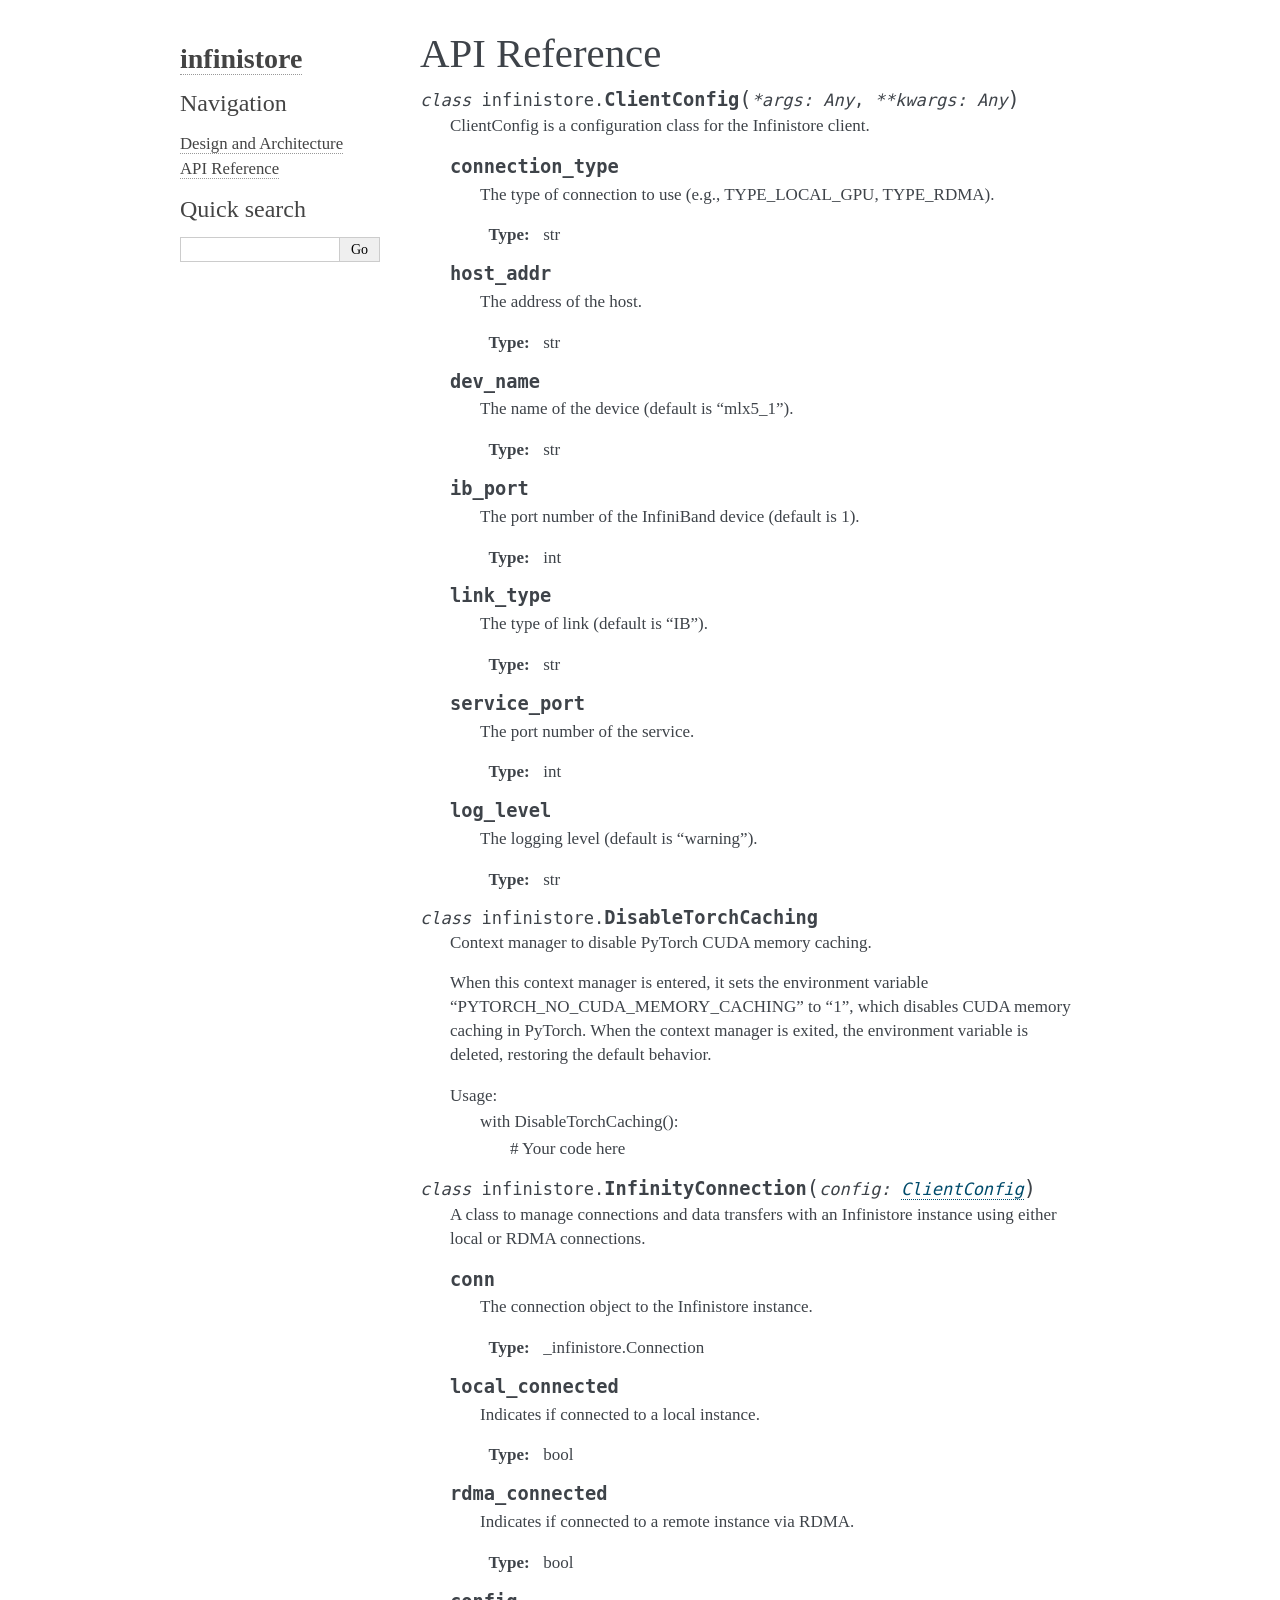
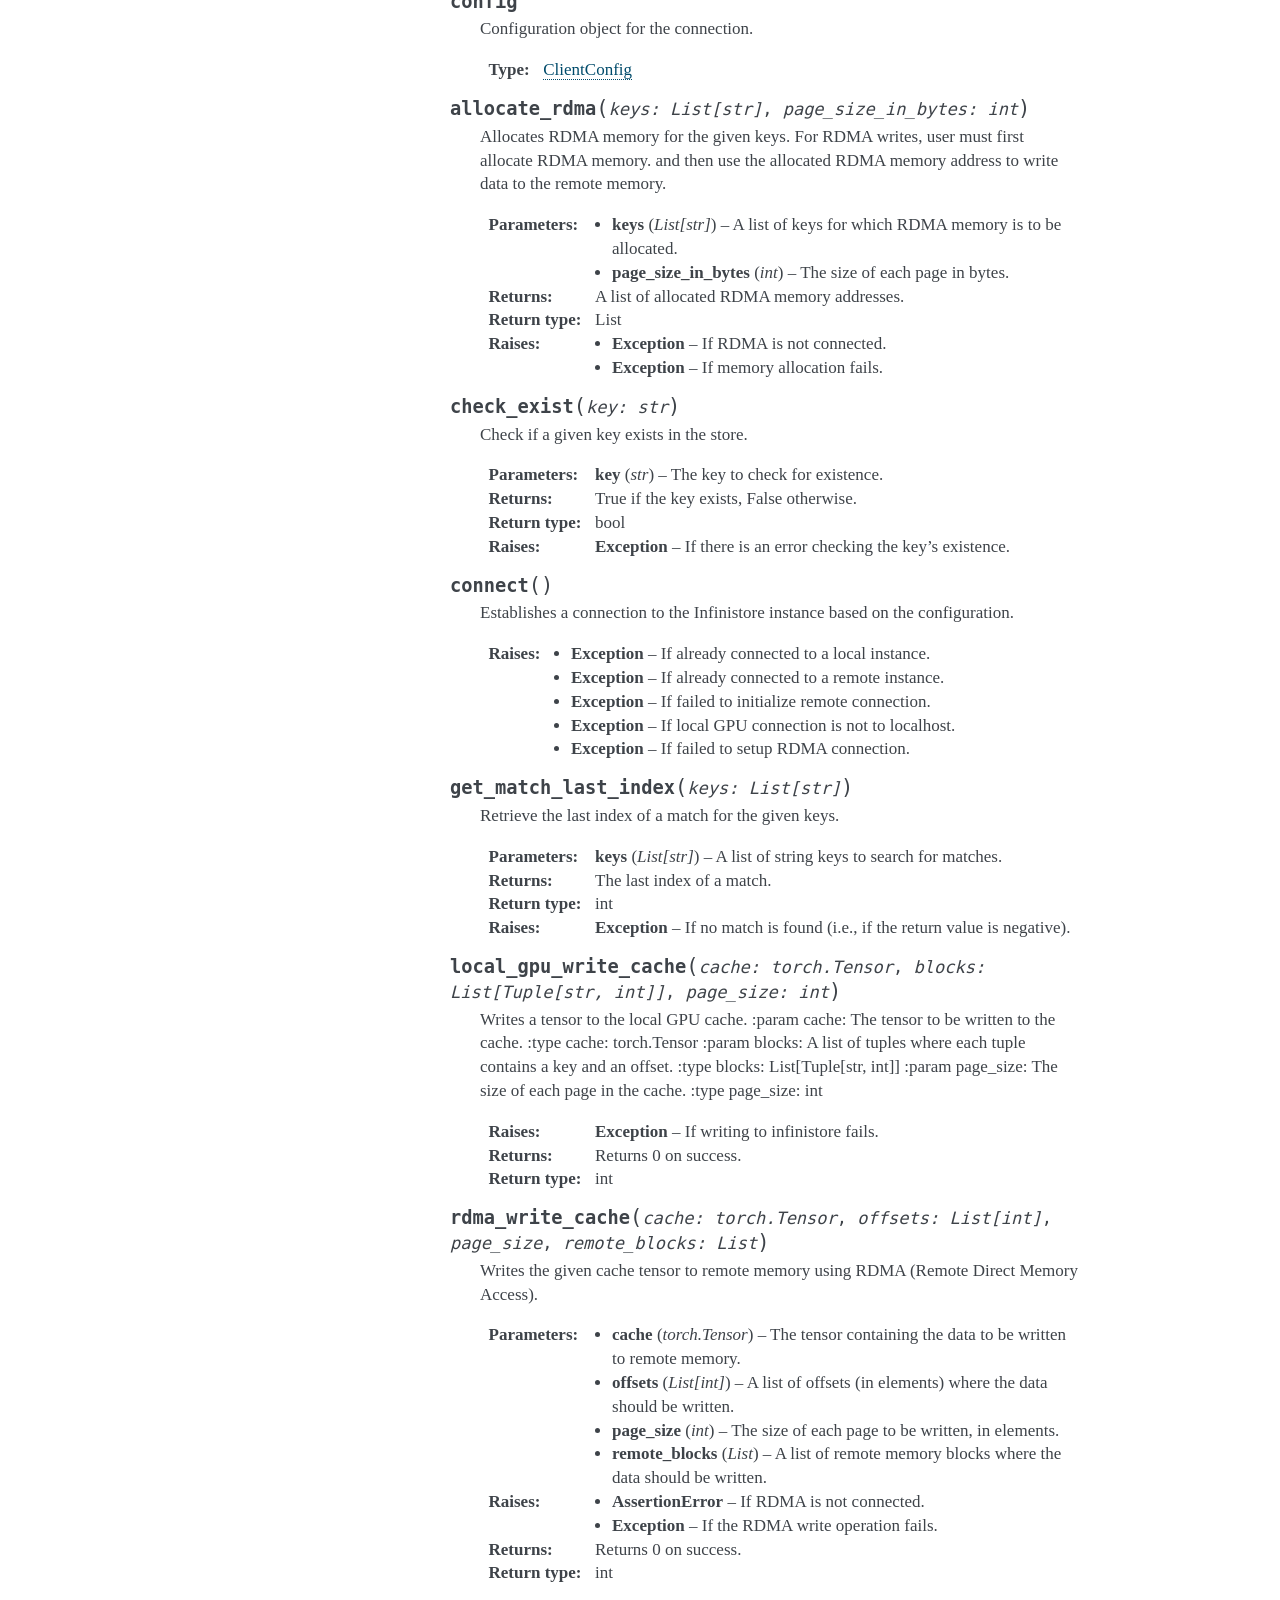
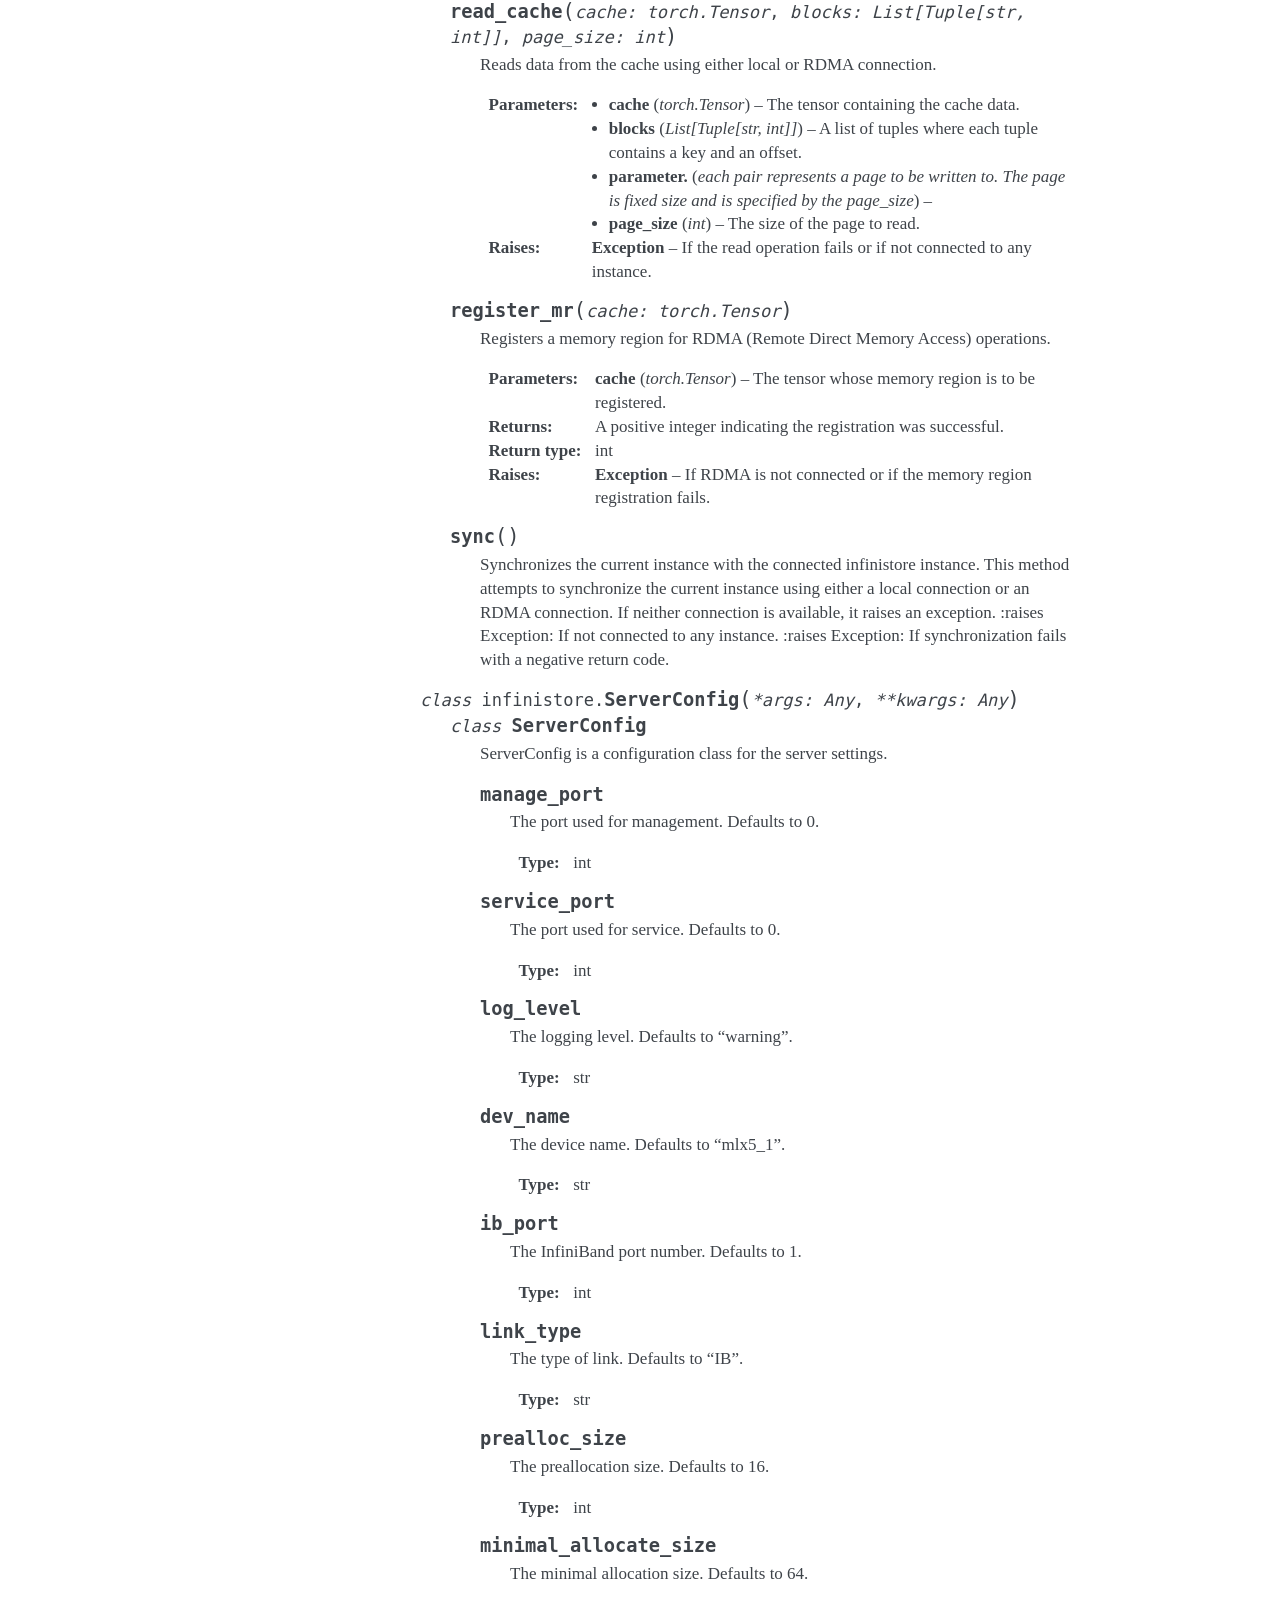
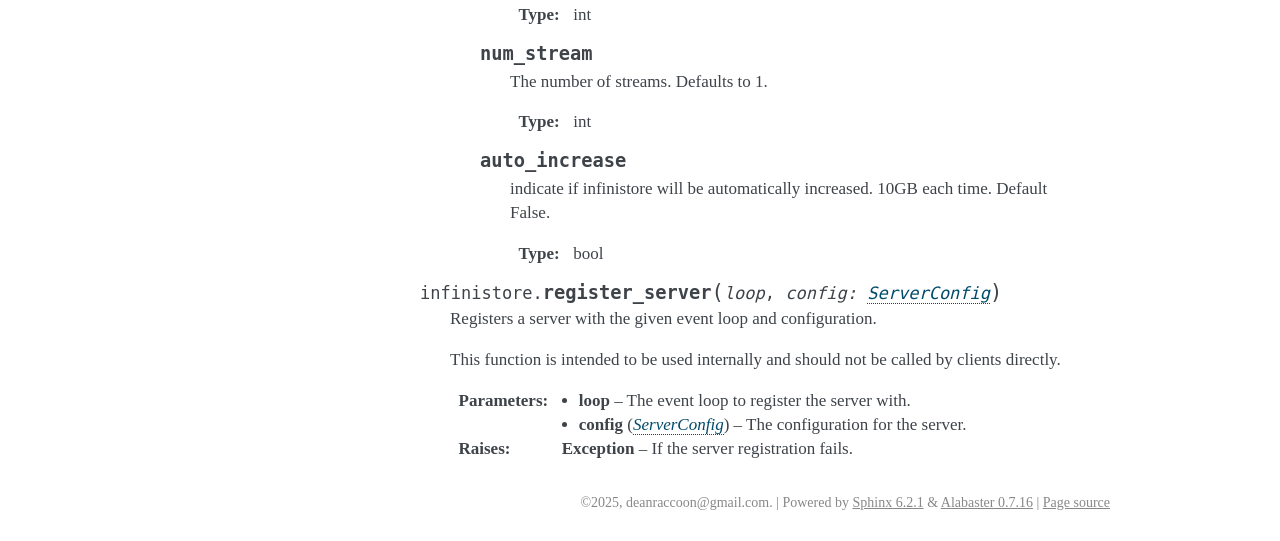
==== commit 519991d7: "deploy: 82a8e1e9c44f5e7f3a00aeef63da8c90b3a2368d" ====
--- a/api.html
+++ b/api.html
@@ -471,6 +471,17 @@
 <dl class="field-list simple">
 <dt class="field-odd">Type<span class="colon">:</span></dt>
 <dd class="field-odd"><p>int</p>
+</dd>
+</dl>
+</dd></dl>
+
+<dl class="py attribute">
+<dt class="sig sig-object py" id="infinistore.ServerConfig.ServerConfig.auto_increase">
+<span class="sig-name descname"><span class="pre">auto_increase</span></span><a class="headerlink" href="#infinistore.ServerConfig.ServerConfig.auto_increase" title="Permalink to this definition">¶</a></dt>
+<dd><p>indicate if infinistore will be automatically increased. 10GB each time. Default False.</p>
+<dl class="field-list simple">
+<dt class="field-odd">Type<span class="colon">:</span></dt>
+<dd class="field-odd"><p>bool</p>
 </dd>
 </dl>
 </dd></dl>
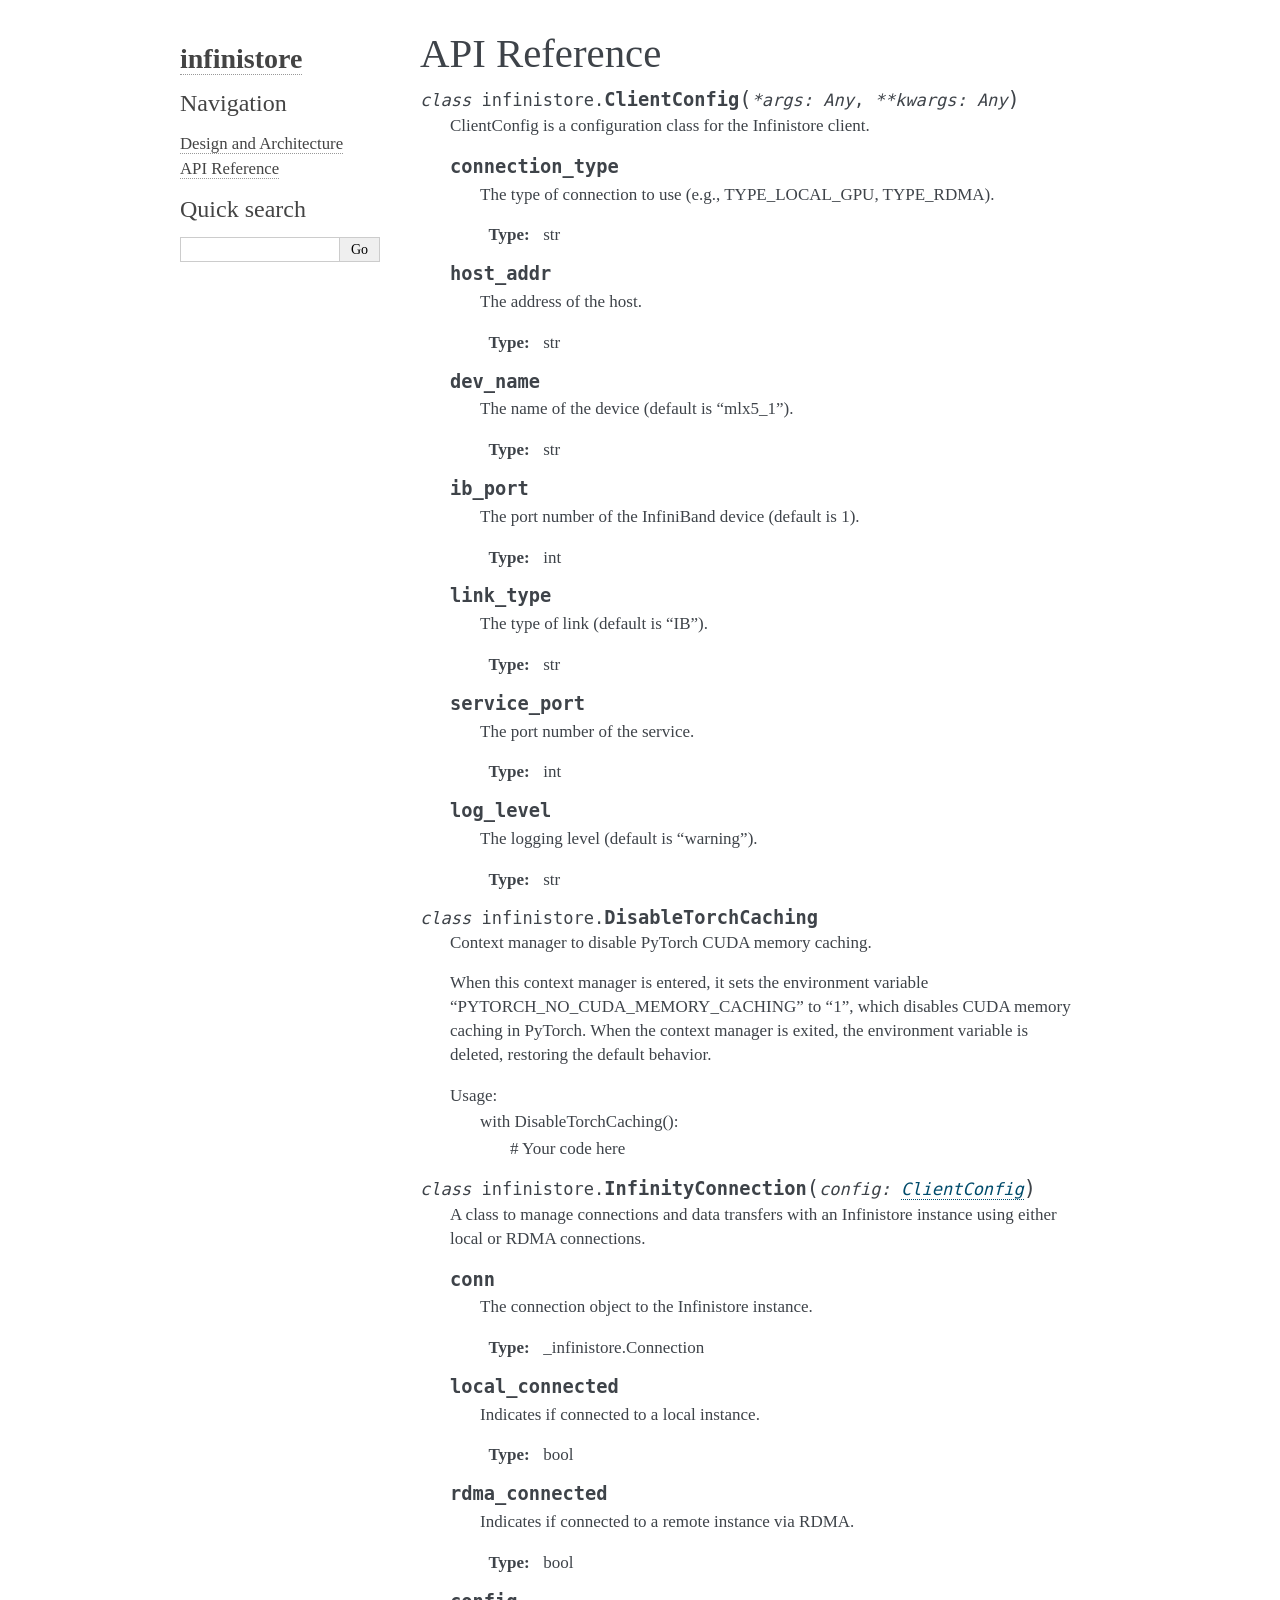
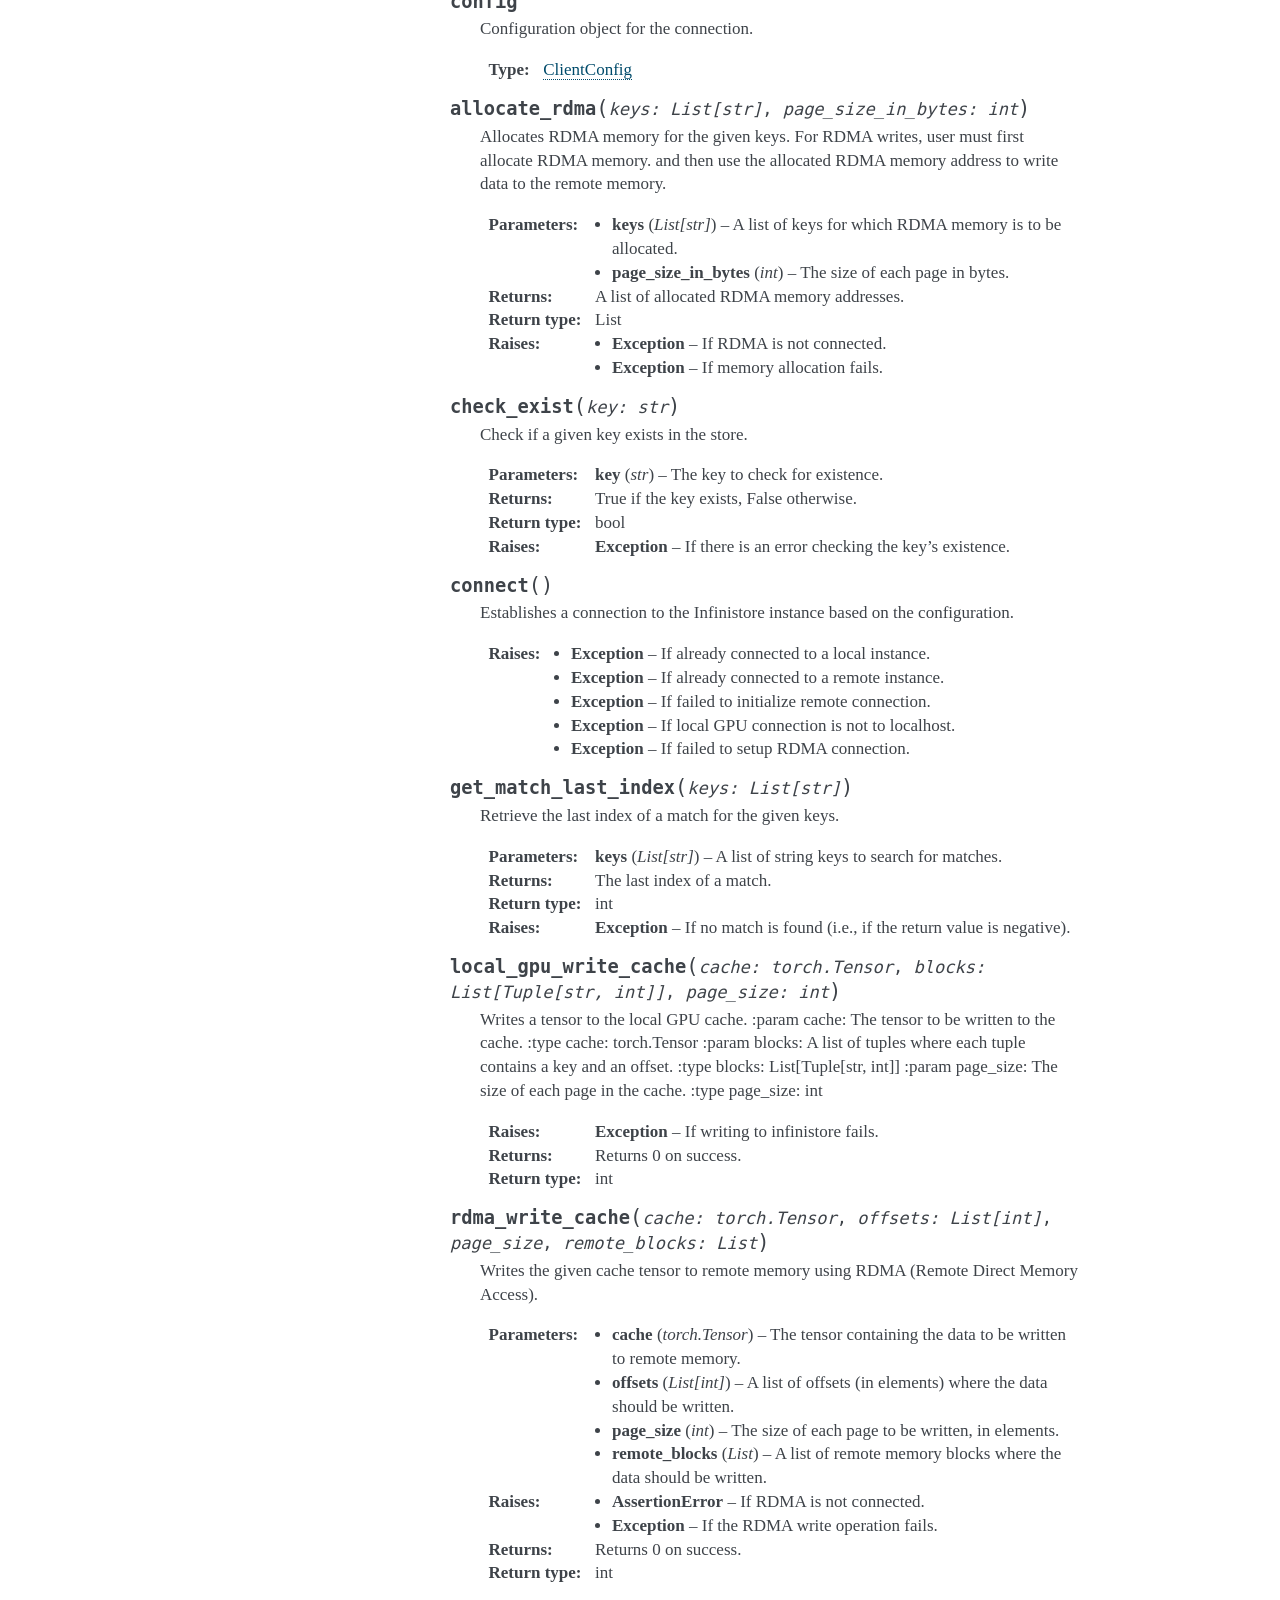
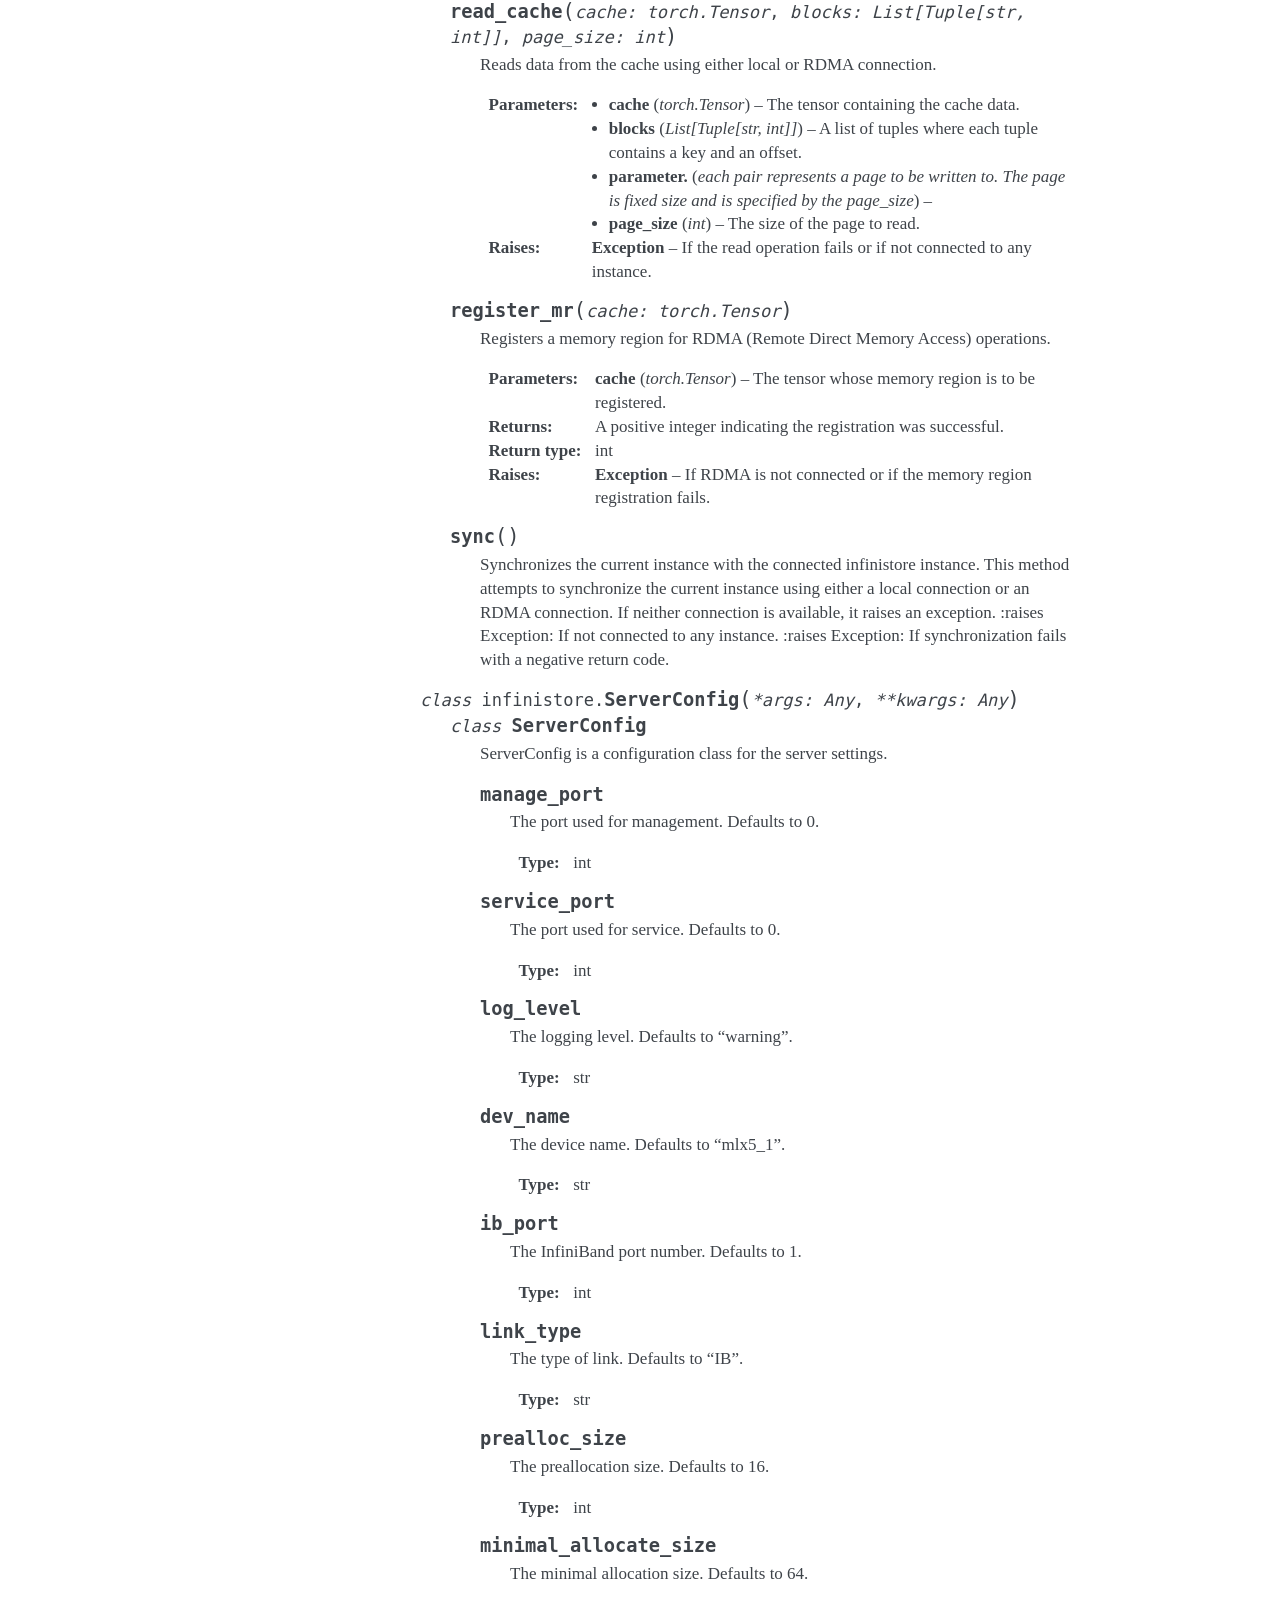
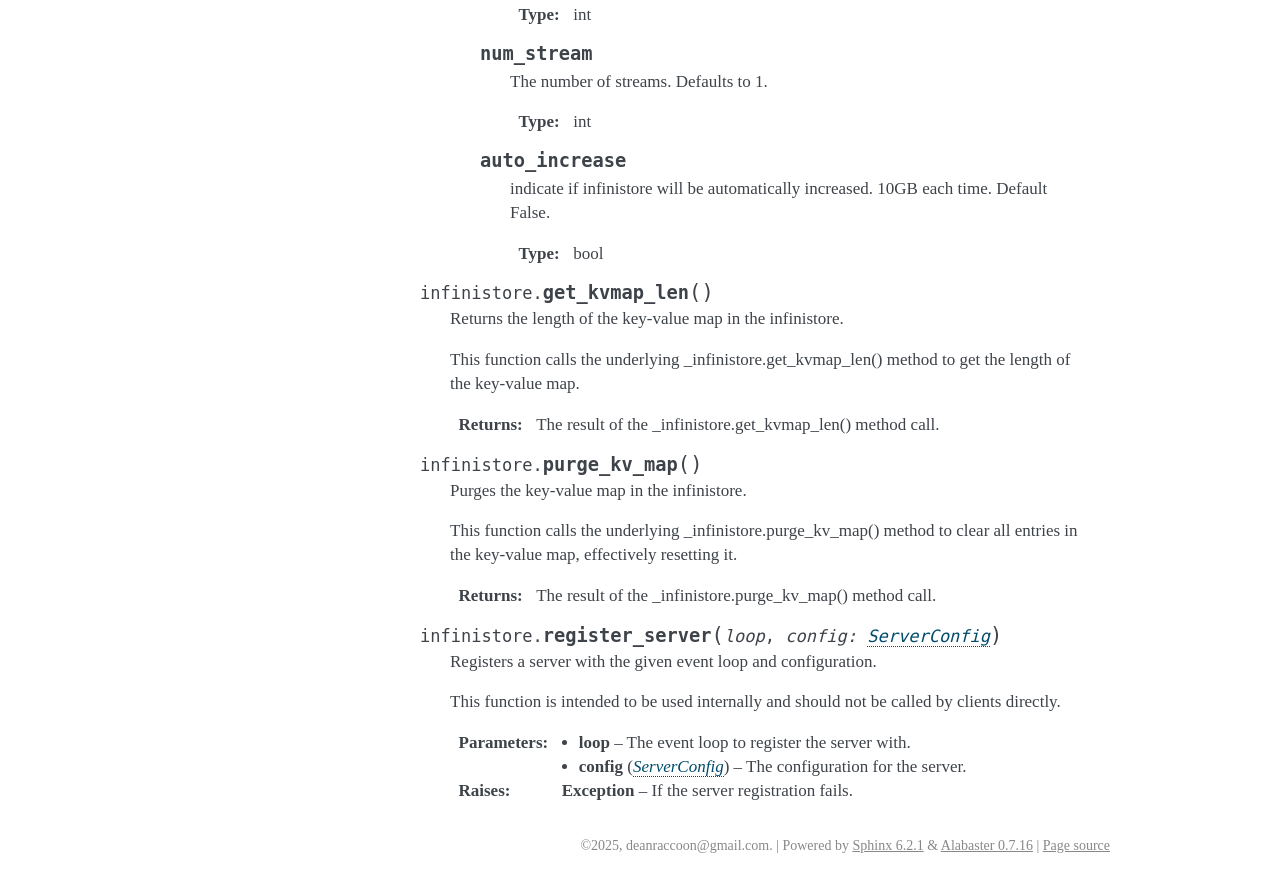
==== commit 619b08e5: "deploy: 833e9c289518ab2d6acc9743422345262bcb8d8b" ====
--- a/api.html
+++ b/api.html
@@ -488,6 +488,32 @@
 
 </dd></dl>
 
+</dd></dl>
+
+<dl class="py function">
+<dt class="sig sig-object py" id="infinistore.get_kvmap_len">
+<span class="sig-prename descclassname"><span class="pre">infinistore.</span></span><span class="sig-name descname"><span class="pre">get_kvmap_len</span></span><span class="sig-paren">(</span><span class="sig-paren">)</span><a class="headerlink" href="#infinistore.get_kvmap_len" title="Permalink to this definition">¶</a></dt>
+<dd><p>Returns the length of the key-value map in the infinistore.</p>
+<p>This function calls the underlying _infinistore.get_kvmap_len() method to
+get the length of the key-value map.</p>
+<dl class="field-list simple">
+<dt class="field-odd">Returns<span class="colon">:</span></dt>
+<dd class="field-odd"><p>The result of the _infinistore.get_kvmap_len() method call.</p>
+</dd>
+</dl>
+</dd></dl>
+
+<dl class="py function">
+<dt class="sig sig-object py" id="infinistore.purge_kv_map">
+<span class="sig-prename descclassname"><span class="pre">infinistore.</span></span><span class="sig-name descname"><span class="pre">purge_kv_map</span></span><span class="sig-paren">(</span><span class="sig-paren">)</span><a class="headerlink" href="#infinistore.purge_kv_map" title="Permalink to this definition">¶</a></dt>
+<dd><p>Purges the key-value map in the infinistore.</p>
+<p>This function calls the underlying _infinistore.purge_kv_map() method to
+clear all entries in the key-value map, effectively resetting it.</p>
+<dl class="field-list simple">
+<dt class="field-odd">Returns<span class="colon">:</span></dt>
+<dd class="field-odd"><p>The result of the _infinistore.purge_kv_map() method call.</p>
+</dd>
+</dl>
 </dd></dl>
 
 <dl class="py function">
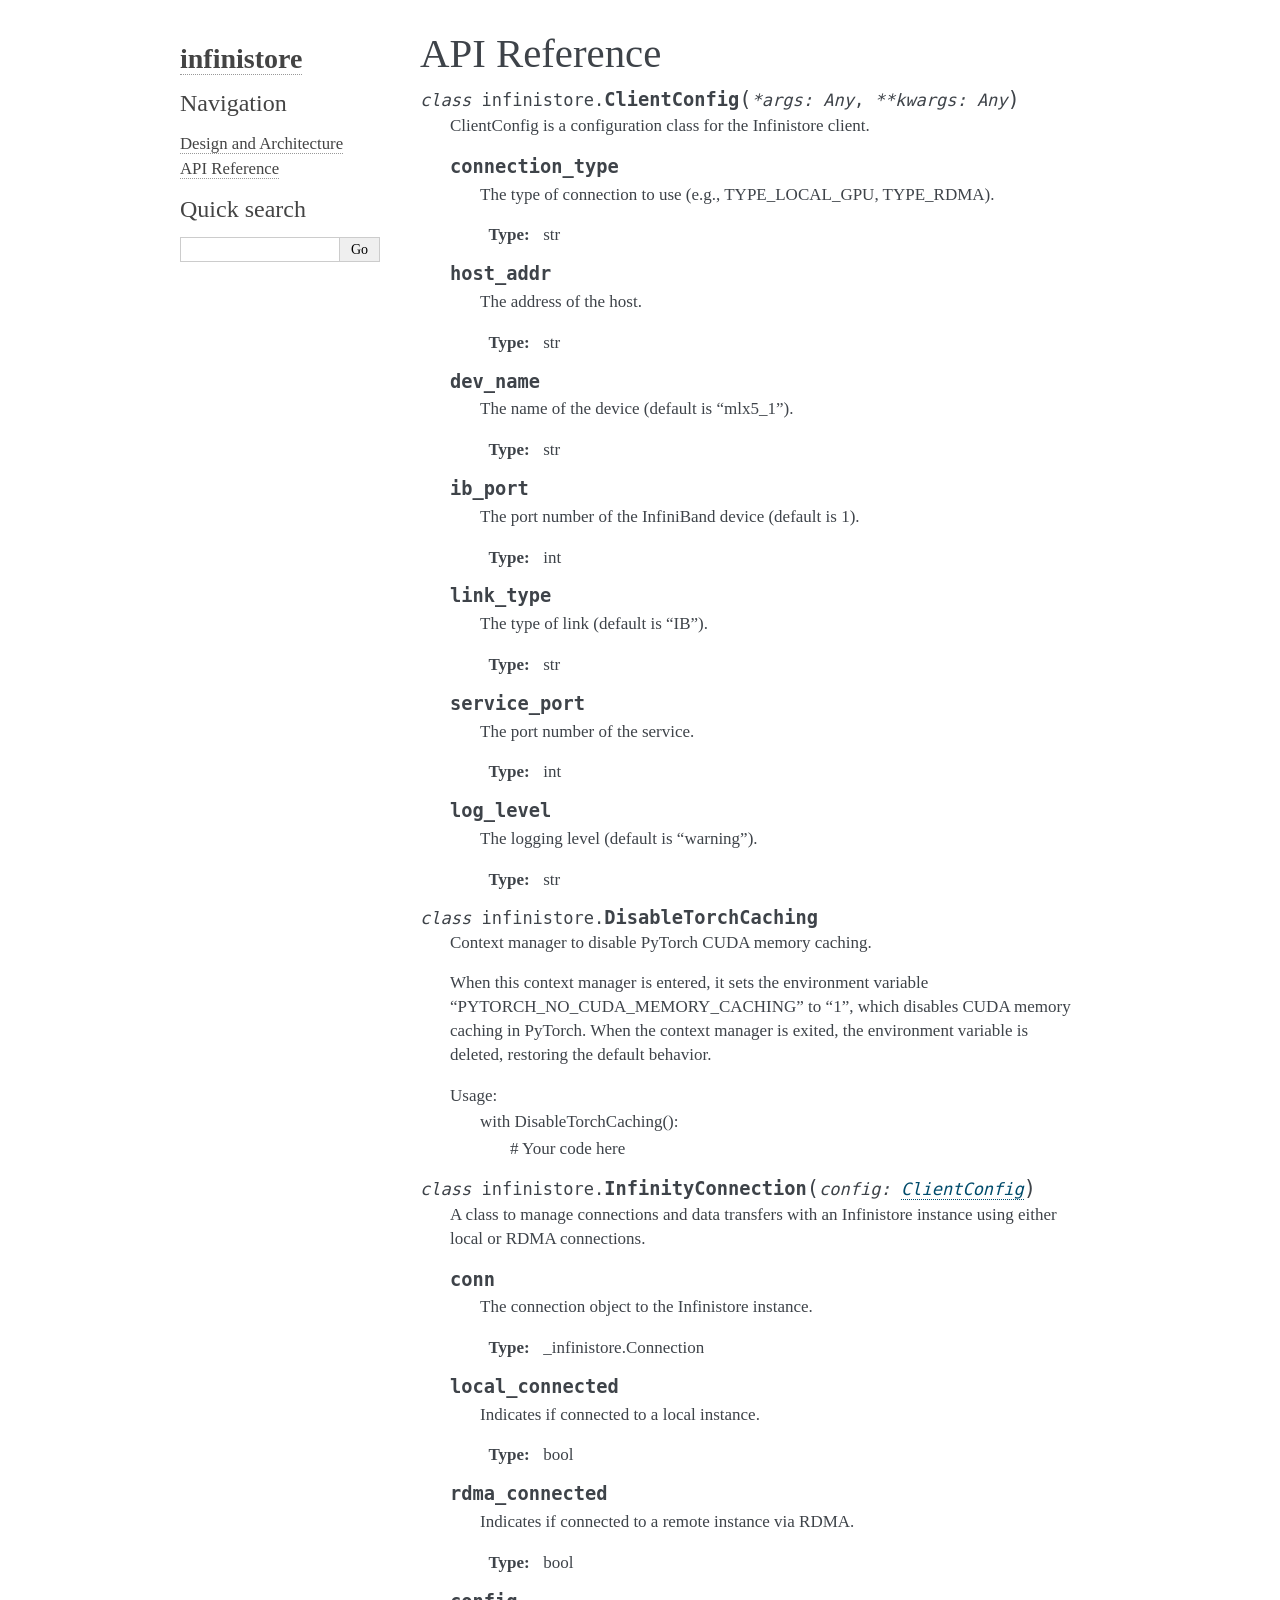
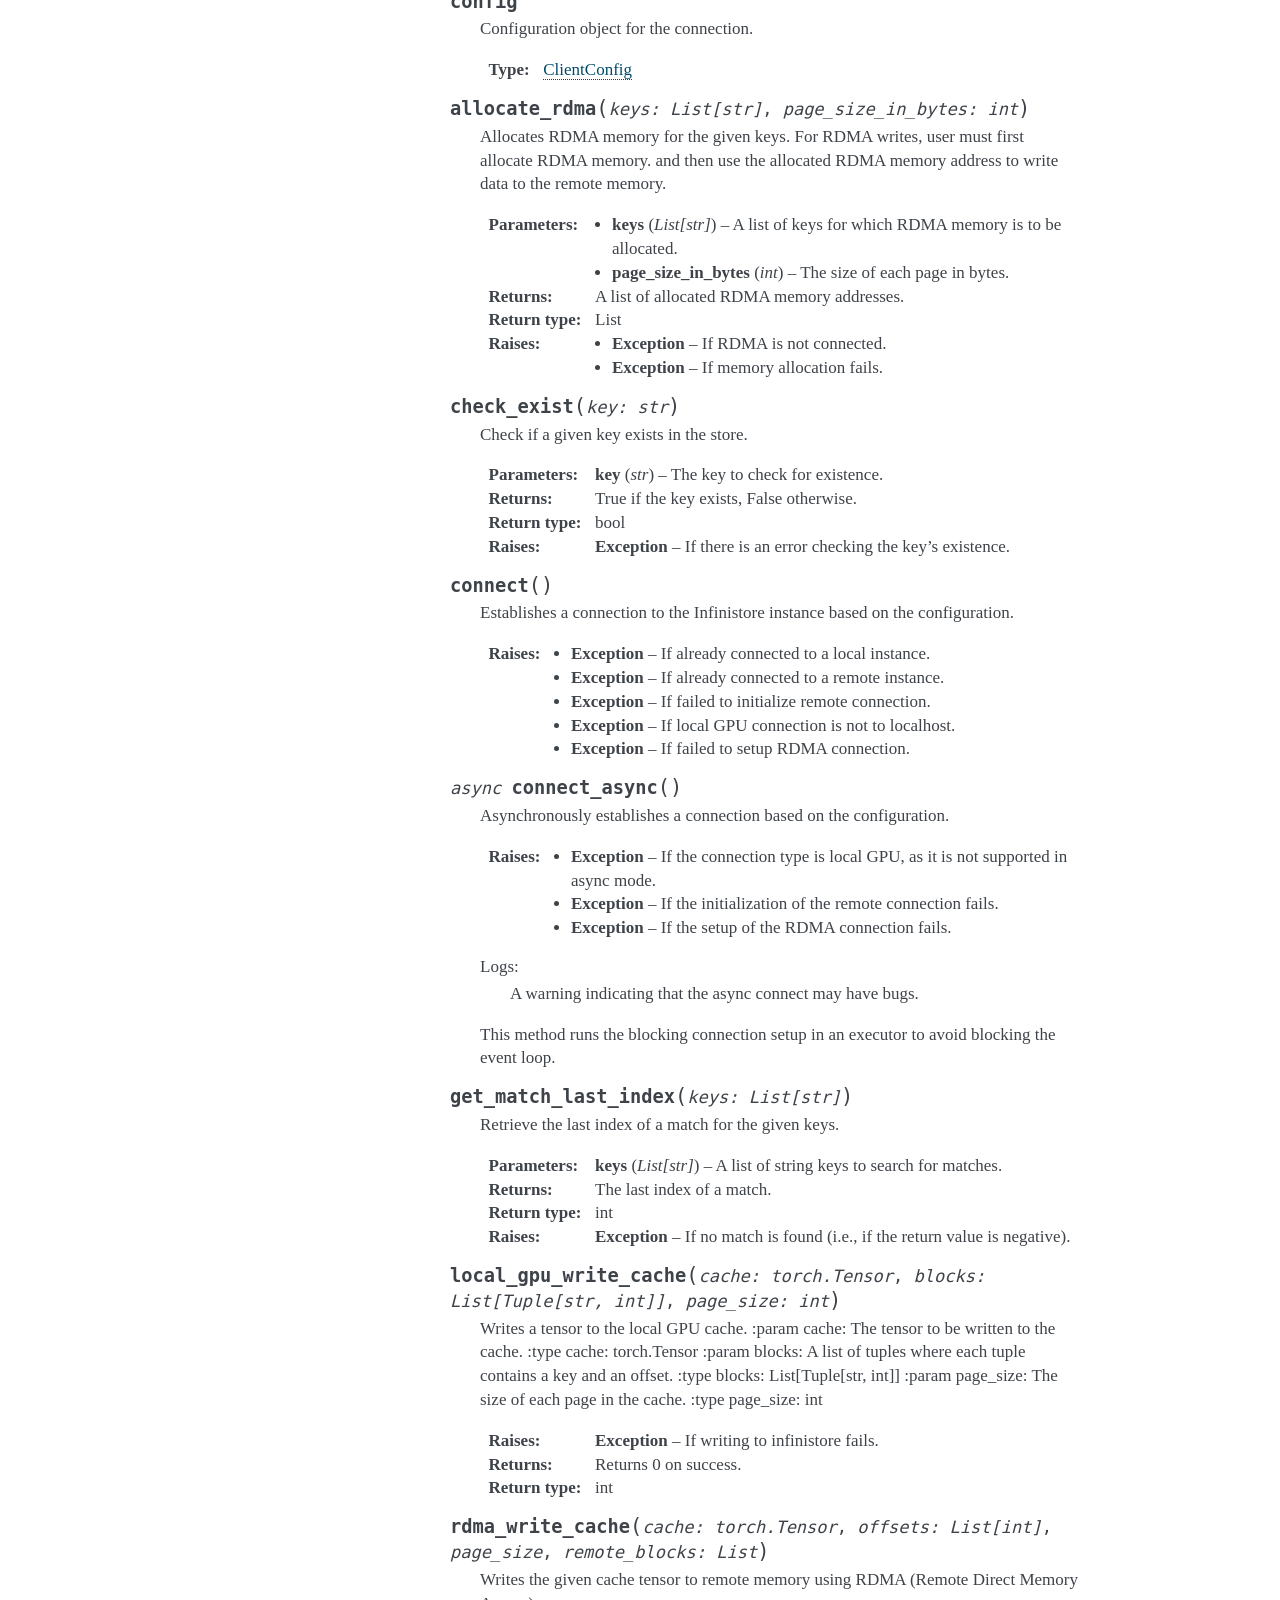
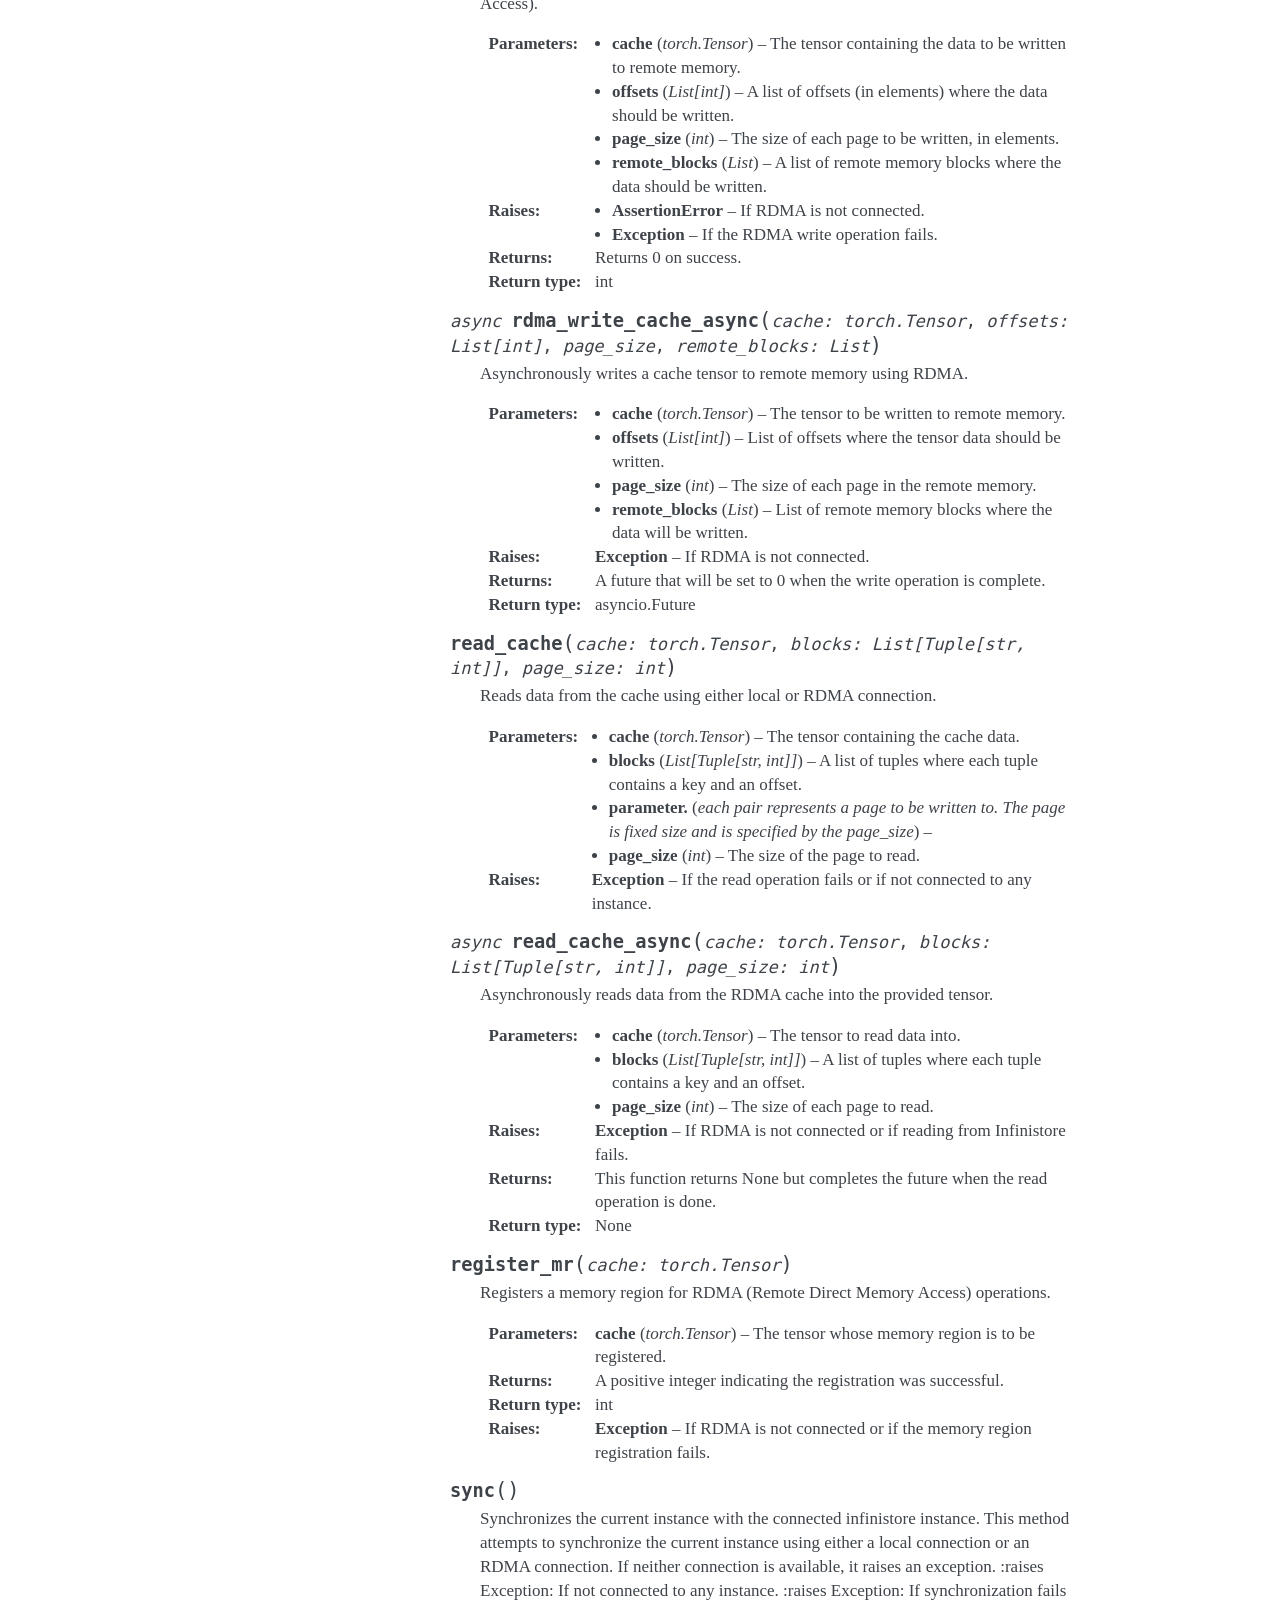
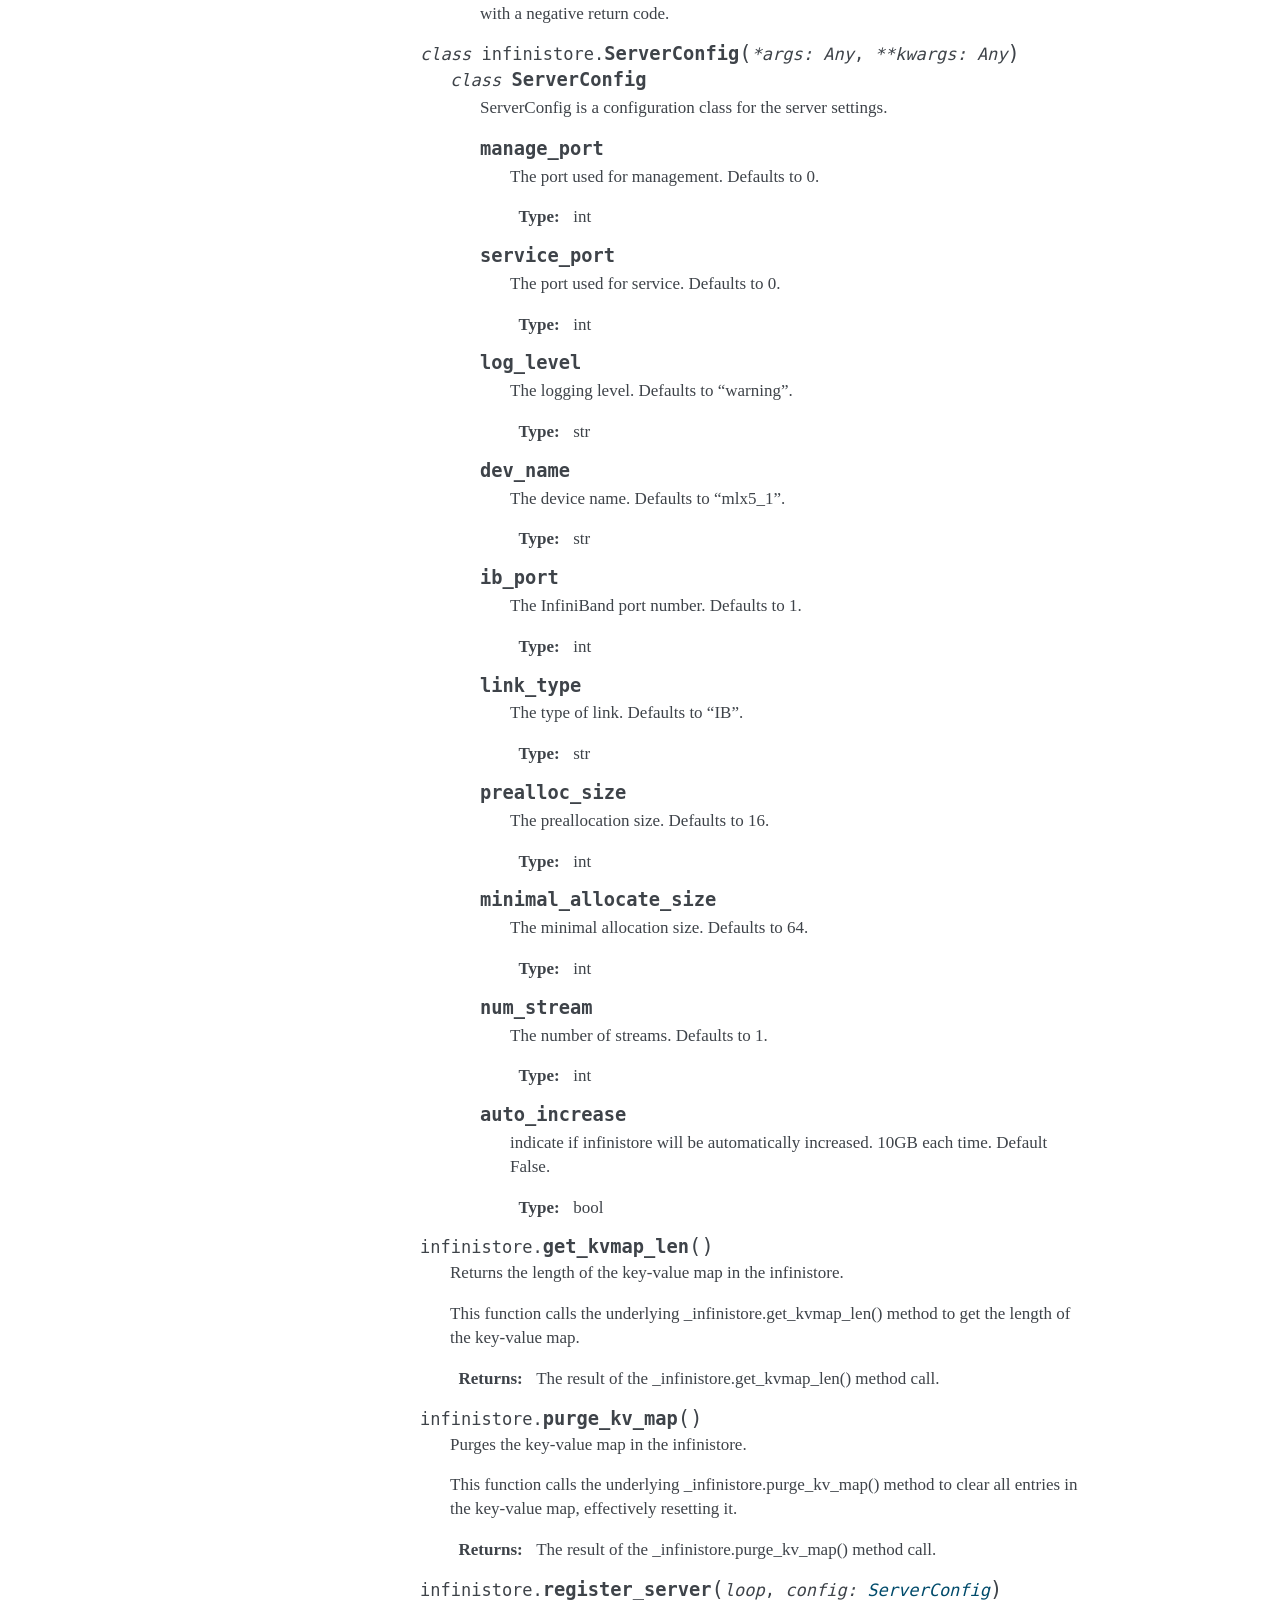
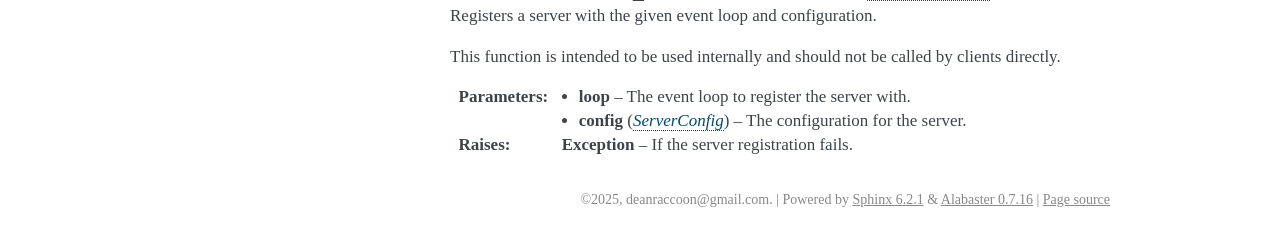
==== commit 164d767f: "deploy: 9cdbd9f782e90b148f8d088546cbab095ed01280" ====
--- a/api.html
+++ b/api.html
@@ -247,6 +247,26 @@
 </dd></dl>
 
 <dl class="py method">
+<dt class="sig sig-object py" id="infinistore.InfinityConnection.connect_async">
+<em class="property"><span class="pre">async</span><span class="w"> </span></em><span class="sig-name descname"><span class="pre">connect_async</span></span><span class="sig-paren">(</span><span class="sig-paren">)</span><a class="headerlink" href="#infinistore.InfinityConnection.connect_async" title="Permalink to this definition">¶</a></dt>
+<dd><p>Asynchronously establishes a connection based on the configuration.</p>
+<dl class="field-list simple">
+<dt class="field-odd">Raises<span class="colon">:</span></dt>
+<dd class="field-odd"><ul class="simple">
+<li><p><strong>Exception</strong> – If the connection type is local GPU, as it is not supported in async mode.</p></li>
+<li><p><strong>Exception</strong> – If the initialization of the remote connection fails.</p></li>
+<li><p><strong>Exception</strong> – If the setup of the RDMA connection fails.</p></li>
+</ul>
+</dd>
+</dl>
+<dl class="simple">
+<dt>Logs:</dt><dd><p>A warning indicating that the async connect may have bugs.</p>
+</dd>
+</dl>
+<p>This method runs the blocking connection setup in an executor to avoid blocking the event loop.</p>
+</dd></dl>
+
+<dl class="py method">
 <dt class="sig sig-object py" id="infinistore.InfinityConnection.get_match_last_index">
 <span class="sig-name descname"><span class="pre">get_match_last_index</span></span><span class="sig-paren">(</span><em class="sig-param"><span class="n"><span class="pre">keys</span></span><span class="p"><span class="pre">:</span></span><span class="w"> </span><span class="n"><span class="pre">List</span><span class="p"><span class="pre">[</span></span><span class="pre">str</span><span class="p"><span class="pre">]</span></span></span></em><span class="sig-paren">)</span><a class="headerlink" href="#infinistore.InfinityConnection.get_match_last_index" title="Permalink to this definition">¶</a></dt>
 <dd><p>Retrieve the last index of a match for the given keys.</p>
@@ -318,6 +338,31 @@
 </dd></dl>
 
 <dl class="py method">
+<dt class="sig sig-object py" id="infinistore.InfinityConnection.rdma_write_cache_async">
+<em class="property"><span class="pre">async</span><span class="w"> </span></em><span class="sig-name descname"><span class="pre">rdma_write_cache_async</span></span><span class="sig-paren">(</span><em class="sig-param"><span class="n"><span class="pre">cache</span></span><span class="p"><span class="pre">:</span></span><span class="w"> </span><span class="n"><span class="pre">torch.Tensor</span></span></em>, <em class="sig-param"><span class="n"><span class="pre">offsets</span></span><span class="p"><span class="pre">:</span></span><span class="w"> </span><span class="n"><span class="pre">List</span><span class="p"><span class="pre">[</span></span><span class="pre">int</span><span class="p"><span class="pre">]</span></span></span></em>, <em class="sig-param"><span class="n"><span class="pre">page_size</span></span></em>, <em class="sig-param"><span class="n"><span class="pre">remote_blocks</span></span><span class="p"><span class="pre">:</span></span><span class="w"> </span><span class="n"><span class="pre">List</span></span></em><span class="sig-paren">)</span><a class="headerlink" href="#infinistore.InfinityConnection.rdma_write_cache_async" title="Permalink to this definition">¶</a></dt>
+<dd><p>Asynchronously writes a cache tensor to remote memory using RDMA.</p>
+<dl class="field-list simple">
+<dt class="field-odd">Parameters<span class="colon">:</span></dt>
+<dd class="field-odd"><ul class="simple">
+<li><p><strong>cache</strong> (<em>torch.Tensor</em>) – The tensor to be written to remote memory.</p></li>
+<li><p><strong>offsets</strong> (<em>List</em><em>[</em><em>int</em><em>]</em>) – List of offsets where the tensor data should be written.</p></li>
+<li><p><strong>page_size</strong> (<em>int</em>) – The size of each page in the remote memory.</p></li>
+<li><p><strong>remote_blocks</strong> (<em>List</em>) – List of remote memory blocks where the data will be written.</p></li>
+</ul>
+</dd>
+<dt class="field-even">Raises<span class="colon">:</span></dt>
+<dd class="field-even"><p><strong>Exception</strong> – If RDMA is not connected.</p>
+</dd>
+<dt class="field-odd">Returns<span class="colon">:</span></dt>
+<dd class="field-odd"><p>A future that will be set to 0 when the write operation is complete.</p>
+</dd>
+<dt class="field-even">Return type<span class="colon">:</span></dt>
+<dd class="field-even"><p>asyncio.Future</p>
+</dd>
+</dl>
+</dd></dl>
+
+<dl class="py method">
 <dt class="sig sig-object py" id="infinistore.InfinityConnection.read_cache">
 <span class="sig-name descname"><span class="pre">read_cache</span></span><span class="sig-paren">(</span><em class="sig-param"><span class="n"><span class="pre">cache</span></span><span class="p"><span class="pre">:</span></span><span class="w"> </span><span class="n"><span class="pre">torch.Tensor</span></span></em>, <em class="sig-param"><span class="n"><span class="pre">blocks</span></span><span class="p"><span class="pre">:</span></span><span class="w"> </span><span class="n"><span class="pre">List</span><span class="p"><span class="pre">[</span></span><span class="pre">Tuple</span><span class="p"><span class="pre">[</span></span><span class="pre">str</span><span class="p"><span class="pre">,</span></span><span class="w"> </span><span class="pre">int</span><span class="p"><span class="pre">]</span></span><span class="p"><span class="pre">]</span></span></span></em>, <em class="sig-param"><span class="n"><span class="pre">page_size</span></span><span class="p"><span class="pre">:</span></span><span class="w"> </span><span class="n"><span class="pre">int</span></span></em><span class="sig-paren">)</span><a class="headerlink" href="#infinistore.InfinityConnection.read_cache" title="Permalink to this definition">¶</a></dt>
 <dd><p>Reads data from the cache using either local or RDMA connection.</p>
@@ -332,6 +377,30 @@
 </dd>
 <dt class="field-even">Raises<span class="colon">:</span></dt>
 <dd class="field-even"><p><strong>Exception</strong> – If the read operation fails or if not connected to any instance.</p>
+</dd>
+</dl>
+</dd></dl>
+
+<dl class="py method">
+<dt class="sig sig-object py" id="infinistore.InfinityConnection.read_cache_async">
+<em class="property"><span class="pre">async</span><span class="w"> </span></em><span class="sig-name descname"><span class="pre">read_cache_async</span></span><span class="sig-paren">(</span><em class="sig-param"><span class="n"><span class="pre">cache</span></span><span class="p"><span class="pre">:</span></span><span class="w"> </span><span class="n"><span class="pre">torch.Tensor</span></span></em>, <em class="sig-param"><span class="n"><span class="pre">blocks</span></span><span class="p"><span class="pre">:</span></span><span class="w"> </span><span class="n"><span class="pre">List</span><span class="p"><span class="pre">[</span></span><span class="pre">Tuple</span><span class="p"><span class="pre">[</span></span><span class="pre">str</span><span class="p"><span class="pre">,</span></span><span class="w"> </span><span class="pre">int</span><span class="p"><span class="pre">]</span></span><span class="p"><span class="pre">]</span></span></span></em>, <em class="sig-param"><span class="n"><span class="pre">page_size</span></span><span class="p"><span class="pre">:</span></span><span class="w"> </span><span class="n"><span class="pre">int</span></span></em><span class="sig-paren">)</span><a class="headerlink" href="#infinistore.InfinityConnection.read_cache_async" title="Permalink to this definition">¶</a></dt>
+<dd><p>Asynchronously reads data from the RDMA cache into the provided tensor.</p>
+<dl class="field-list simple">
+<dt class="field-odd">Parameters<span class="colon">:</span></dt>
+<dd class="field-odd"><ul class="simple">
+<li><p><strong>cache</strong> (<em>torch.Tensor</em>) – The tensor to read data into.</p></li>
+<li><p><strong>blocks</strong> (<em>List</em><em>[</em><em>Tuple</em><em>[</em><em>str</em><em>, </em><em>int</em><em>]</em><em>]</em>) – A list of tuples where each tuple contains a key and an offset.</p></li>
+<li><p><strong>page_size</strong> (<em>int</em>) – The size of each page to read.</p></li>
+</ul>
+</dd>
+<dt class="field-even">Raises<span class="colon">:</span></dt>
+<dd class="field-even"><p><strong>Exception</strong> – If RDMA is not connected or if reading from Infinistore fails.</p>
+</dd>
+<dt class="field-odd">Returns<span class="colon">:</span></dt>
+<dd class="field-odd"><p>This function returns None but completes the future when the read operation is done.</p>
+</dd>
+<dt class="field-even">Return type<span class="colon">:</span></dt>
+<dd class="field-even"><p>None</p>
 </dd>
 </dl>
 </dd></dl>
